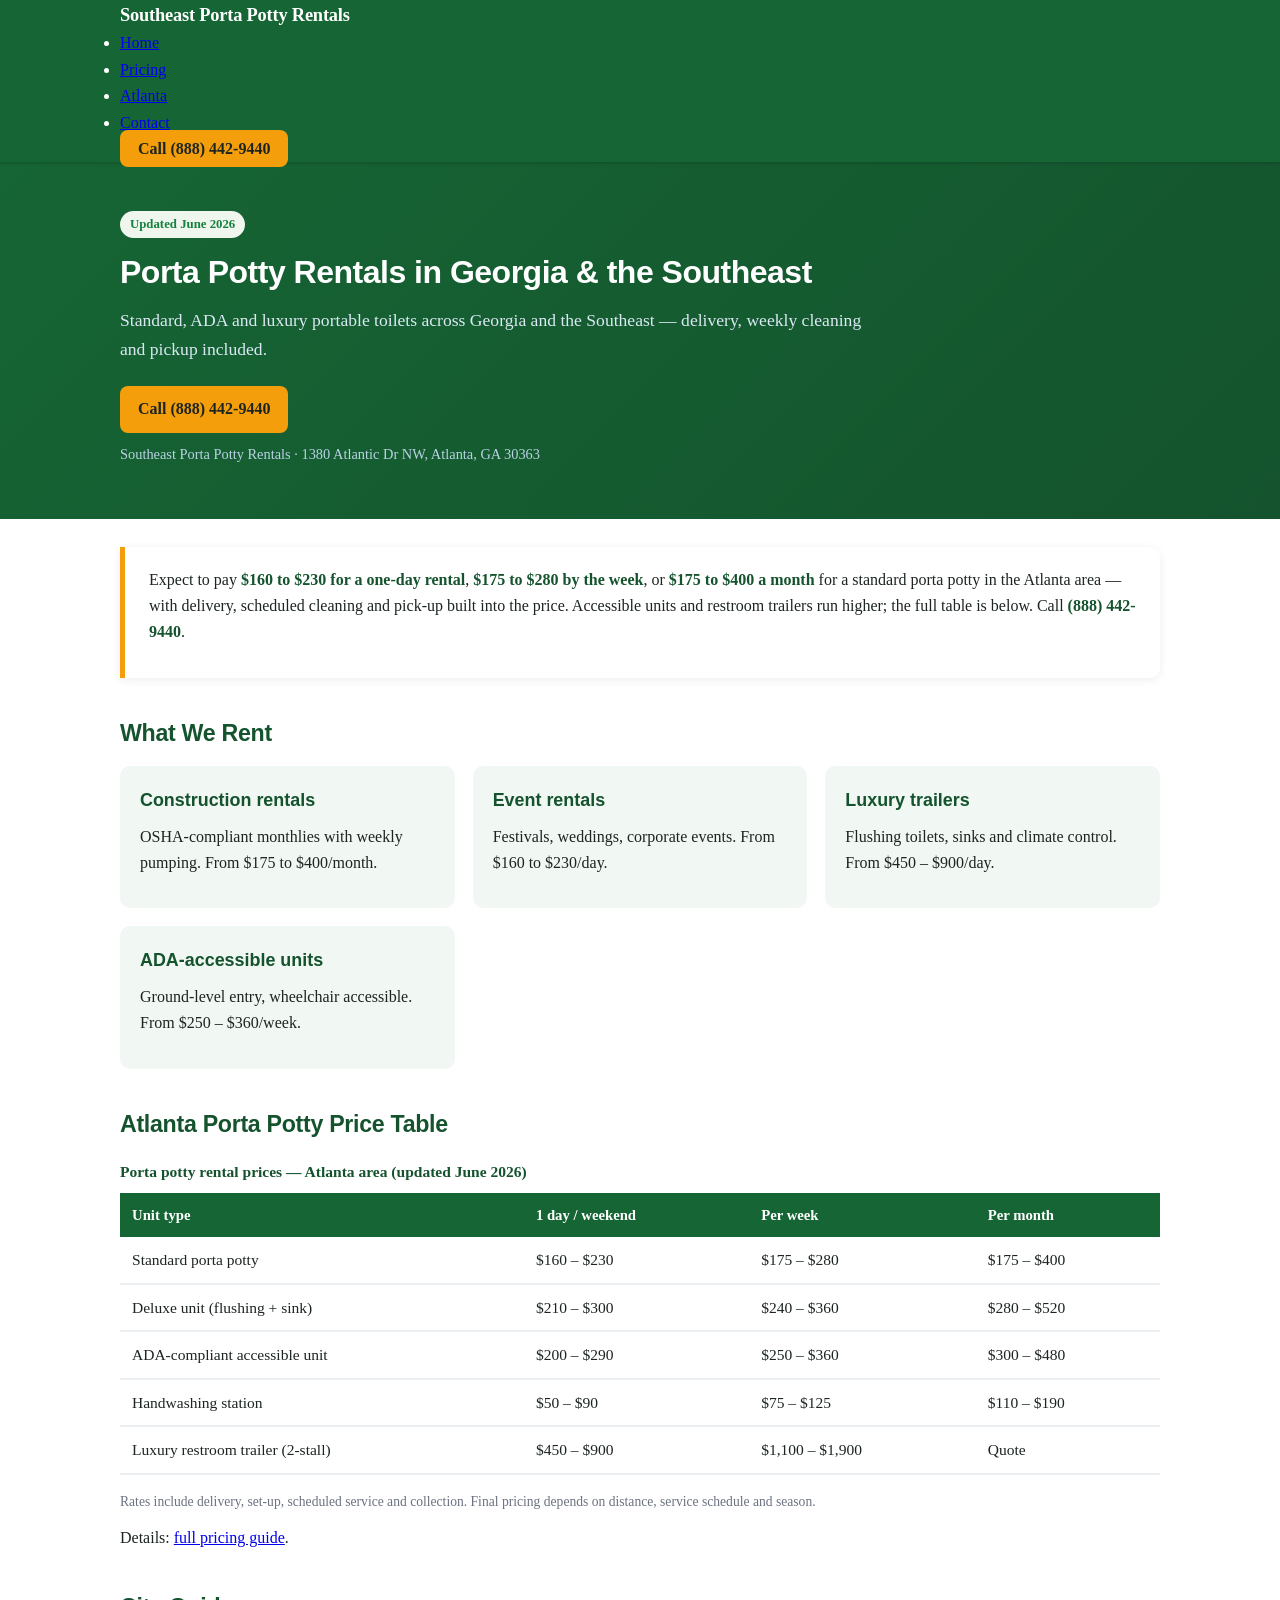
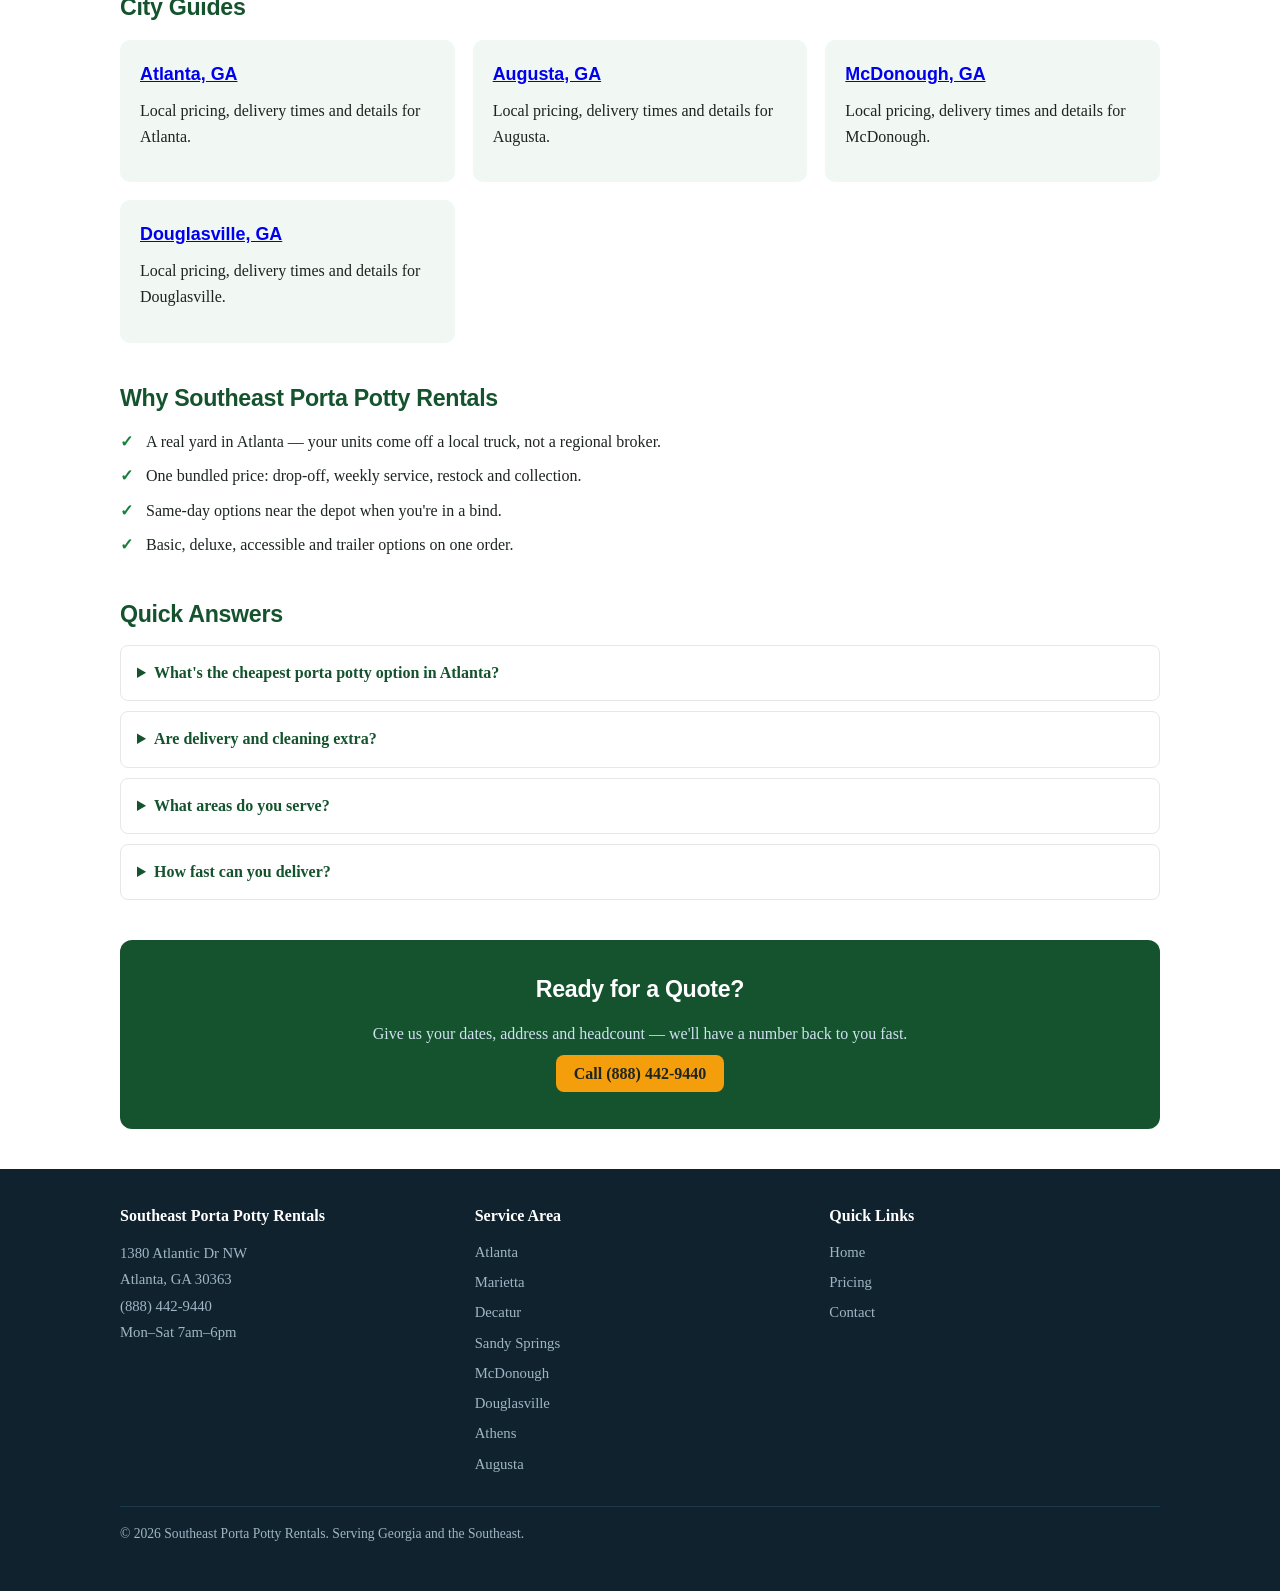
==== index.html @ f02947b6 "Add files via upload" ====
<!DOCTYPE html>
<html lang="en">
<head>
<meta charset="utf-8">
<meta name="viewport" content="width=device-width, initial-scale=1">
<title>Porta Potty Rentals in Georgia & the Southeast | Southeast Porta Potty Rentals</title>
<meta name="description" content="Georgia and the Southeast porta potty rental: $160 to $230/day or $175 to $280/week, delivery and weekly cleaning included. Call (888) 442-9440.">
<link rel="canonical" href="https://southeastportapottyrentals.com/">
<meta property="og:title" content="Porta Potty Rentals in Georgia & the Southeast | Southeast Porta Potty Rentals">
<meta property="og:description" content="Georgia and the Southeast porta potty rental: $160 to $230/day or $175 to $280/week, delivery and weekly cleaning included. Call (888) 442-9440.">
<meta property="og:url" content="https://southeastportapottyrentals.com/">
<meta property="og:type" content="website">
<meta property="og:site_name" content="Southeast Porta Potty Rentals">
<meta name="robots" content="index, follow, max-snippet:-1, max-image-preview:large">
<link rel="stylesheet" href="/style.css">
<script type="application/ld+json">{"@context": "https://schema.org", "@type": "LocalBusiness", "name": "Southeast Porta Potty Rentals", "url": "https://southeastportapottyrentals.com/", "telephone": "+18884429440", "address": {"@type": "PostalAddress", "streetAddress": "1380 Atlantic Dr NW", "addressLocality": "Atlanta", "addressRegion": "GA", "postalCode": "30363", "addressCountry": "US"}, "geo": {"@type": "GeoCoordinates", "latitude": 33.7929, "longitude": -84.3994}, "openingHours": "Mo-Sa 07:00-18:00", "areaServed": [{"@type": "City", "name": "Atlanta"}, {"@type": "City", "name": "Marietta"}, {"@type": "City", "name": "Decatur"}, {"@type": "City", "name": "Sandy Springs"}, {"@type": "City", "name": "McDonough"}, {"@type": "City", "name": "Douglasville"}, {"@type": "City", "name": "Athens"}, {"@type": "City", "name": "Augusta"}], "priceRange": "$$"}</script>
<script type="application/ld+json">{"@context": "https://schema.org", "@type": "FAQPage", "mainEntity": [{"@type": "Question", "name": "What's the cheapest porta potty option in Atlanta?", "acceptedAnswer": {"@type": "Answer", "text": "Long-term construction rentals at $175 to $400 per month deliver the lowest per-day price. For one-off events, a basic unit booked a couple of weeks ahead keeps you at the low end of the $175 to $280 weekly band."}}, {"@type": "Question", "name": "Are delivery and cleaning extra?", "acceptedAnswer": {"@type": "Answer", "text": "No \u2014 every quote bundles drop-off, placement, weekly pumping and restocking, and final collection. The usual extras are additional service visits and long-haul delivery."}}, {"@type": "Question", "name": "What areas do you serve?", "acceptedAnswer": {"@type": "Answer", "text": "Atlanta, Marietta, Decatur, Sandy Springs, McDonough, Douglasville, Athens and Augusta, plus surrounding communities across Georgia and the Southeast."}}, {"@type": "Question", "name": "How fast can you deliver?", "acceptedAnswer": {"@type": "Answer", "text": "Standard delivery is 24\u201348 hours, with same-day often available near our depot."}}]}</script>
<script type="application/ld+json">{"@context": "https://schema.org", "@type": "Service", "serviceType": "Porta potty rental", "provider": {"@type": "LocalBusiness", "name": "Southeast Porta Potty Rentals", "telephone": "+18884429440"}, "areaServed": "Atlanta metro area", "url": "https://southeastportapottyrentals.com/"}</script>
</head>
<body>
<header><div class="se-wrap nav">
<a class="se-logo" href="/">Southeast Porta Potty Rentals</a>
<ul>
<li><a href="/">Home</a></li>
<li><a href="/porta-potty-prices">Pricing</a></li>
<li><a href="/porta-potty-rental-atlanta">Atlanta</a></li>
<li><a href="/contact">Contact</a></li>
</ul>
<a class="se-call-btn" href="tel:+18884429440">Call (888) 442-9440</a>
</div></header>
<div class="se-hero"><div class="se-wrap">
<span class="se-updated">Updated June 2026</span>
<h1>Porta Potty Rentals in Georgia & the Southeast</h1>
<p class="se-lead">Standard, ADA and luxury portable toilets across Georgia and the Southeast — delivery, weekly cleaning and pickup included.</p>
<div class="se-cta-row"><a class="se-call-btn" href="tel:+18884429440">Call (888) 442-9440</a></div>
<p class="se-sub">Southeast Porta Potty Rentals · 1380 Atlantic Dr NW, Atlanta, GA 30363</p>
</div></div>
<main class="se-wrap">
<div class="se-answer-box"><p>Expect to pay <strong>$160 to $230 for a one-day rental</strong>, <strong>$175 to $280 by the week</strong>, or <strong>$175 to $400 a month</strong> for a standard porta potty in the Atlanta area — with delivery, scheduled cleaning and pick-up built into the price. Accessible units and restroom trailers run higher; the full table is below. Call <strong>(888) 442-9440</strong>.</p></div>
<section><h2>What We Rent</h2><div class="se-grid">
<div class="se-card"><h3>Construction rentals</h3><p>OSHA-compliant monthlies with weekly pumping. From $175 to $400/month.</p></div>
<div class="se-card"><h3>Event rentals</h3><p>Festivals, weddings, corporate events. From $160 to $230/day.</p></div>
<div class="se-card"><h3>Luxury trailers</h3><p>Flushing toilets, sinks and climate control. From $450 – $900/day.</p></div>
<div class="se-card"><h3>ADA-accessible units</h3><p>Ground-level entry, wheelchair accessible. From $250 – $360/week.</p></div>
</div></section><section><h2>Atlanta Porta Potty Price Table</h2><table><caption>Porta potty rental prices — Atlanta area (updated June 2026)</caption><thead><tr><th>Unit type</th><th>1 day / weekend</th><th>Per week</th><th>Per month</th></tr></thead><tbody><tr><td>Standard porta potty</td><td>$160 – $230</td><td>$175 – $280</td><td>$175 – $400</td></tr><tr><td>Deluxe unit (flushing + sink)</td><td>$210 – $300</td><td>$240 – $360</td><td>$280 – $520</td></tr><tr><td>ADA-compliant accessible unit</td><td>$200 – $290</td><td>$250 – $360</td><td>$300 – $480</td></tr><tr><td>Handwashing station</td><td>$50 – $90</td><td>$75 – $125</td><td>$110 – $190</td></tr><tr><td>Luxury restroom trailer (2-stall)</td><td>$450 – $900</td><td>$1,100 – $1,900</td><td>Quote</td></tr></tbody></table><p class="se-note">Rates include delivery, set-up, scheduled service and collection. Final pricing depends on distance, service schedule and season.</p><p>Details: <a href="/porta-potty-prices">full pricing guide</a>.</p></section><section><h2>City Guides</h2><div class="se-grid"><div class="se-card"><h3><a href="/porta-potty-rental-atlanta">Atlanta, GA</a></h3><p>Local pricing, delivery times and details for Atlanta.</p></div><div class="se-card"><h3><a href="/porta-potty-rental-augusta-ga">Augusta, GA</a></h3><p>Local pricing, delivery times and details for Augusta.</p></div><div class="se-card"><h3><a href="/porta-potty-rental-mcdonough-ga">McDonough, GA</a></h3><p>Local pricing, delivery times and details for McDonough.</p></div><div class="se-card"><h3><a href="/porta-potty-rental-douglasville-ga">Douglasville, GA</a></h3><p>Local pricing, delivery times and details for Douglasville.</p></div></div></section><section><h2>Why Southeast Porta Potty Rentals</h2><ul class="se-checks"><li>A real yard in Atlanta — your units come off a local truck, not a regional broker.</li><li>One bundled price: drop-off, weekly service, restock and collection.</li><li>Same-day options near the depot when you're in a bind.</li><li>Basic, deluxe, accessible and trailer options on one order.</li></ul></section><section><h2>Quick Answers</h2><div class="se-faq"><details><summary>What's the cheapest porta potty option in Atlanta?</summary><div><p>Long-term construction rentals at $175 to $400 per month deliver the lowest per-day price. For one-off events, a basic unit booked a couple of weeks ahead keeps you at the low end of the $175 to $280 weekly band.</p></div></details><details><summary>Are delivery and cleaning extra?</summary><div><p>No — every quote bundles drop-off, placement, weekly pumping and restocking, and final collection. The usual extras are additional service visits and long-haul delivery.</p></div></details><details><summary>What areas do you serve?</summary><div><p>Atlanta, Marietta, Decatur, Sandy Springs, McDonough, Douglasville, Athens and Augusta, plus surrounding communities across Georgia and the Southeast.</p></div></details><details><summary>How fast can you deliver?</summary><div><p>Standard delivery is 24–48 hours, with same-day often available near our depot.</p></div></details></div></section>
<div class="se-cta-band">
<h2>Ready for a Quote?</h2>
<p>Give us your dates, address and headcount — we'll have a number back to you fast.</p>
<p style="margin-top:14px"><a class="se-call-btn" href="tel:+18884429440">Call (888) 442-9440</a></p>
</div>
</main>
<footer><div class="se-wrap">
<div class="se-cols">
<div><h4>Southeast Porta Potty Rentals</h4><p class="se-nap">1380 Atlantic Dr NW<br>Atlanta, GA 30363<br>(888) 442-9440<br>Mon–Sat 7am–6pm</p></div>
<div><h4>Service Area</h4><a href="#">Atlanta</a><a href="#">Marietta</a><a href="#">Decatur</a><a href="#">Sandy Springs</a><a href="#">McDonough</a><a href="#">Douglasville</a><a href="#">Athens</a><a href="#">Augusta</a></div>
<div><h4>Quick Links</h4><a href="/">Home</a><a href="/porta-potty-prices">Pricing</a><a href="/contact">Contact</a></div>
</div>
<p class="se-copyright">© 2026 Southeast Porta Potty Rentals. Serving Georgia and the Southeast.</p>
</div></footer>
<a class="se-sticky-call" href="tel:+18884429440">📞 Tap to Call — Free Quote</a>
</body></html>
---- style.css ----
:root{--brand:#166534;--brand-dark:#14532d;--accent:#f59e0b;--ink:#1c2520;--muted:#6b7280;--bg:#ffffff;--bg-alt:#f1f7f2;--ok:#15803d}
*{box-sizing:border-box;margin:0;padding:0}
body{font-family:Georgia,"Times New Roman",serif;color:var(--ink);line-height:1.65;background:var(--bg)}
.se-wrap{max-width:1080px;margin:0 auto;padding:0 20px}
header{background:var(--brand);color:#fff;position:sticky;top:0;z-index:50;box-shadow:0 1px 4px rgba(0,0,0,.2)}
.se-nav{display:flex;align-items:center;justify-content:space-between;padding:12px 0;gap:16px;flex-wrap:wrap}
.se-logo{font-weight:800;font-size:1.15rem;color:#fff;text-decoration:none;letter-spacing:-.2px}
.se-nav ul{display:flex;list-style:none;gap:18px;flex-wrap:wrap}
.se-nav a{color:#e8f1f8;text-decoration:none;font-size:.95rem}
.se-nav a:hover{color:#fff;text-decoration:underline}
.se-call-btn{background:var(--accent);color:#1c2520;font-weight:700;padding:10px 18px;border-radius:8px;text-decoration:none;white-space:nowrap}
.se-call-btn:hover{filter:brightness(1.05)}
.se-hero{background:linear-gradient(135deg,var(--brand) 0%,var(--brand-dark) 100%);color:#fff;padding:48px 0 40px}
.se-hero h1{font-size:2rem;line-height:1.25;margin-bottom:14px;letter-spacing:-.5px}
.se-hero p.se-lead{font-size:1.1rem;max-width:760px;color:#dbe9f4}
.se-hero .se-cta-row{margin-top:22px;display:flex;gap:14px;flex-wrap:wrap;align-items:center}
.se-hero .se-sub{color:#b9d2e4;font-size:.9rem;margin-top:10px}
.se-answer-box{background:#fff;border-left:5px solid var(--accent);border-radius:0 10px 10px 0;box-shadow:0 2px 10px rgba(0,0,0,.07);padding:20px 24px;margin:28px 0;color:var(--ink)}
.se-answer-box strong{color:var(--brand-dark)}
main{padding:8px 0 40px}
section{margin:36px 0}
h2{font-size:1.45rem;color:var(--brand-dark);margin-bottom:12px;letter-spacing:-.3px}
h3{font-size:1.12rem;color:var(--ink);margin:18px 0 8px}
p{margin-bottom:12px}
ul.se-checks{list-style:none;margin:10px 0}
ul.se-checks li{padding-left:26px;position:relative;margin-bottom:8px}
ul.se-checks li:before{content:"✓";position:absolute;left:0;color:var(--ok);font-weight:800}
table{width:100%;border-collapse:collapse;margin:16px 0;font-size:.97rem}
caption{caption-side:top;text-align:left;font-weight:700;color:var(--brand-dark);padding-bottom:8px}
th{background:var(--brand);color:#fff;text-align:left;padding:10px 12px;font-size:.92rem}
td{padding:10px 12px;border-bottom:1px solid #e5e7eb}
tbody tr:nth-child(even){background:var(--bg-alt)}
.se-note{font-size:.85rem;color:var(--muted)}
.se-grid{display:grid;grid-template-columns:repeat(auto-fit,minmax(280px,1fr));gap:18px;margin-top:14px}
.se-card{background:var(--bg-alt);border-radius:10px;padding:20px}
.se-card h3{margin-top:0;color:var(--brand-dark)}
.se-faq details{border:1px solid #e5e7eb;border-radius:8px;margin-bottom:10px;background:#fff}
.se-faq summary{padding:14px 16px;font-weight:600;cursor:pointer;color:var(--brand-dark)}
.se-faq div{padding:0 16px 14px;color:var(--ink)}
.se-cta-band{background:var(--brand-dark);color:#fff;border-radius:12px;padding:30px;text-align:center;margin:40px 0}
.se-cta-band h2{color:#fff}
.se-cta-band p{color:#cfe2ef}
footer{background:#10222e;color:#9fb6c4;padding:34px 0;font-size:.92rem}
footer .se-cols{display:grid;grid-template-columns:repeat(auto-fit,minmax(220px,1fr));gap:24px}
footer h4{color:#fff;margin-bottom:10px;font-size:1rem}
footer a{color:#9fb6c4;text-decoration:none;display:block;margin-bottom:6px}
footer a:hover{color:#fff}
footer .se-nap{line-height:1.8}
.se-copyright{margin-top:24px;border-top:1px solid #1d3a4c;padding-top:16px;font-size:.85rem}
.se-updated{display:inline-block;background:#eef6ee;color:var(--ok);font-size:.8rem;font-weight:700;padding:3px 10px;border-radius:99px;margin-bottom:14px}
.se-sticky-call{display:none}
@media(max-width:720px){
 .se-hero h1{font-size:1.5rem}
 .se-nav ul{display:none}
 .se-sticky-call{display:block;position:fixed;bottom:0;left:0;right:0;background:var(--accent);text-align:center;padding:14px;font-weight:800;color:#1c2520;text-decoration:none;z-index:99;box-shadow:0 -2px 8px rgba(0,0,0,.2)}
 body{padding-bottom:52px}
}

h1,h2,h3{font-family:-apple-system,"Segoe UI",Arial,sans-serif}
tbody tr:nth-child(even){background:transparent}td{border-bottom:2px solid #eceff1}
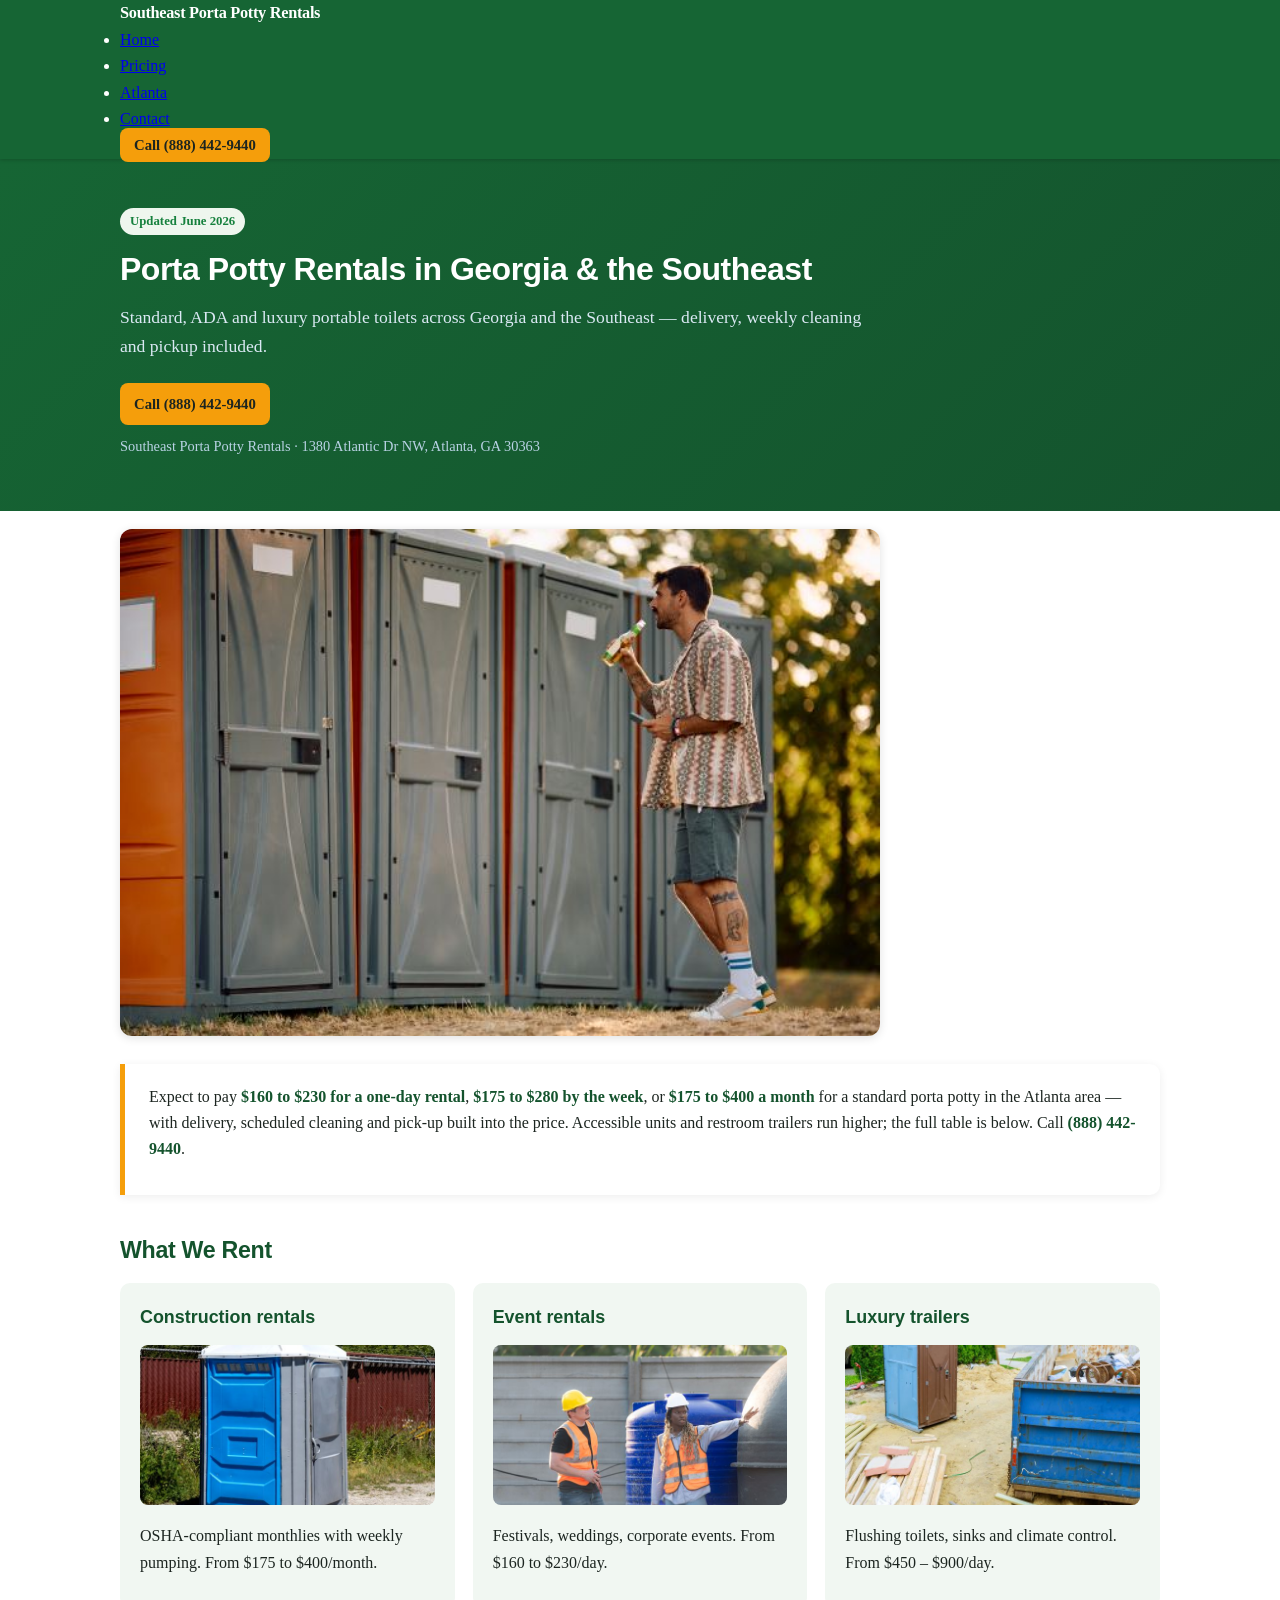
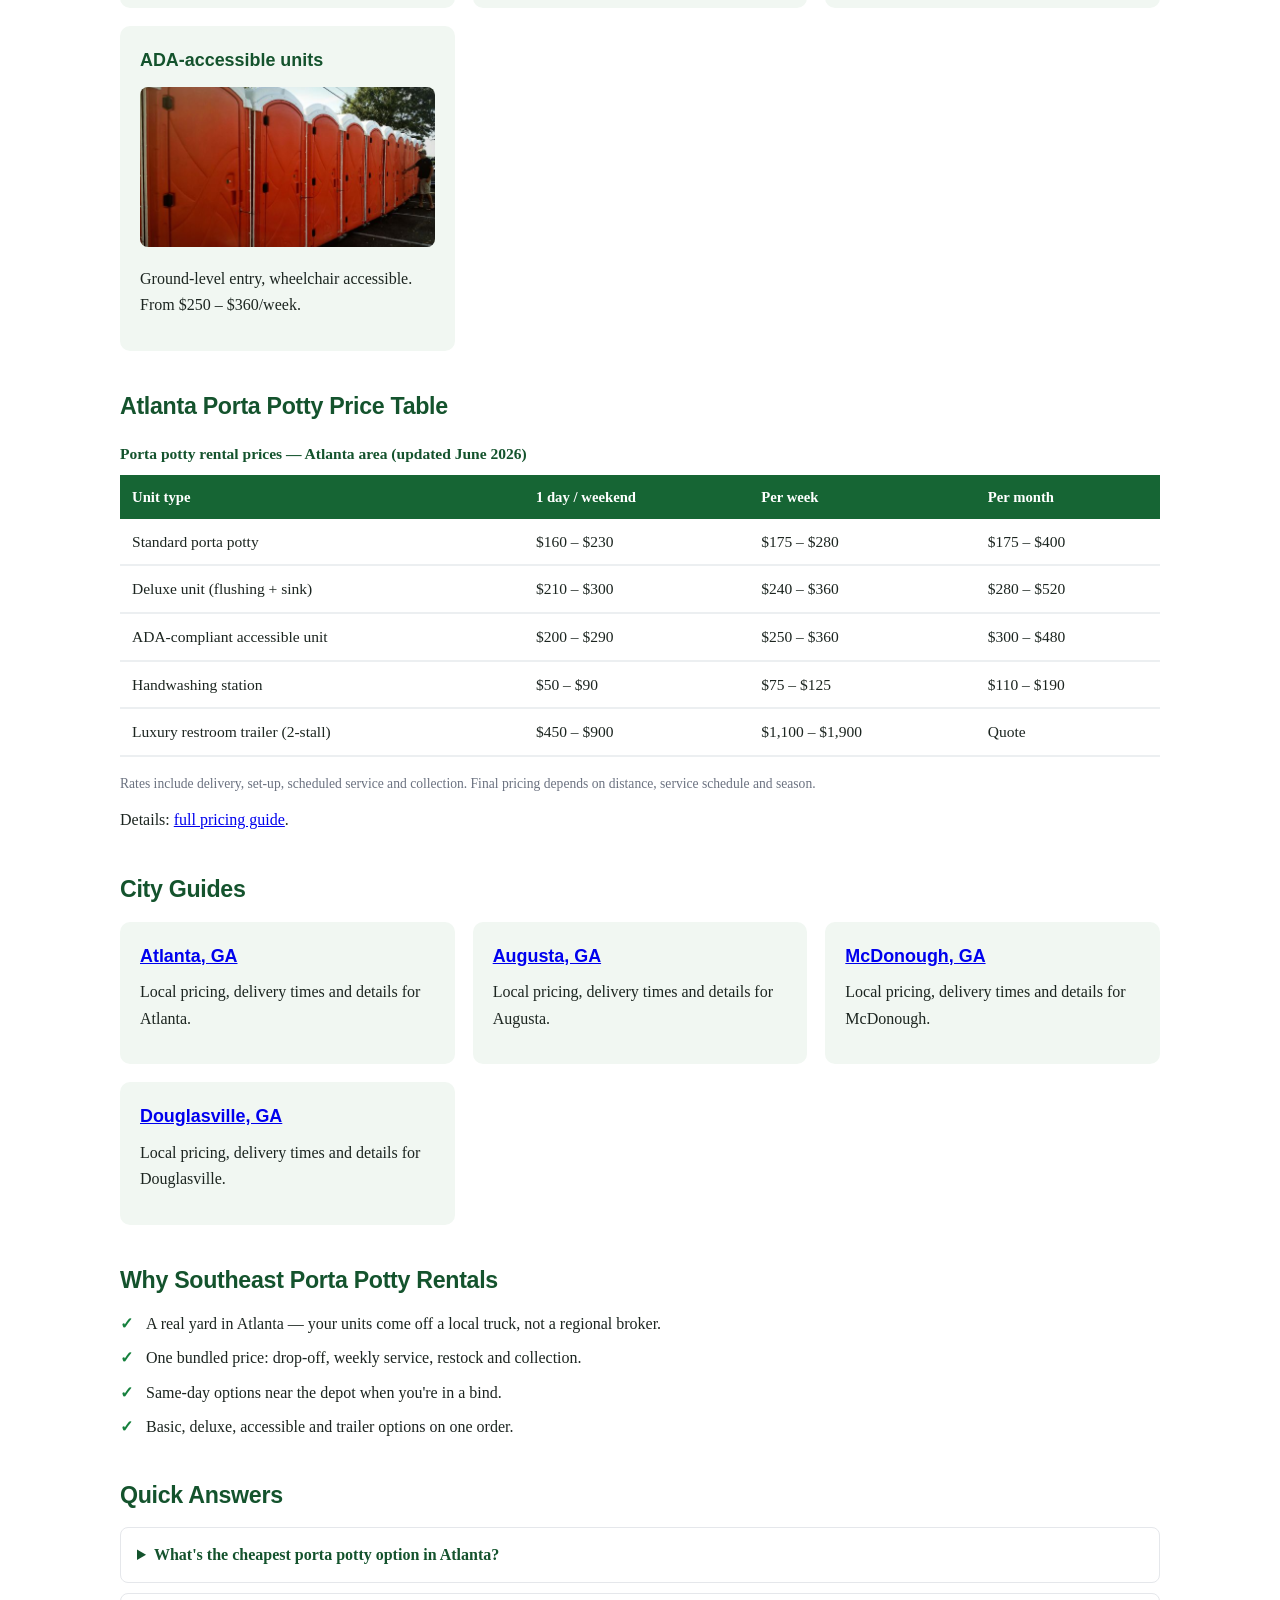
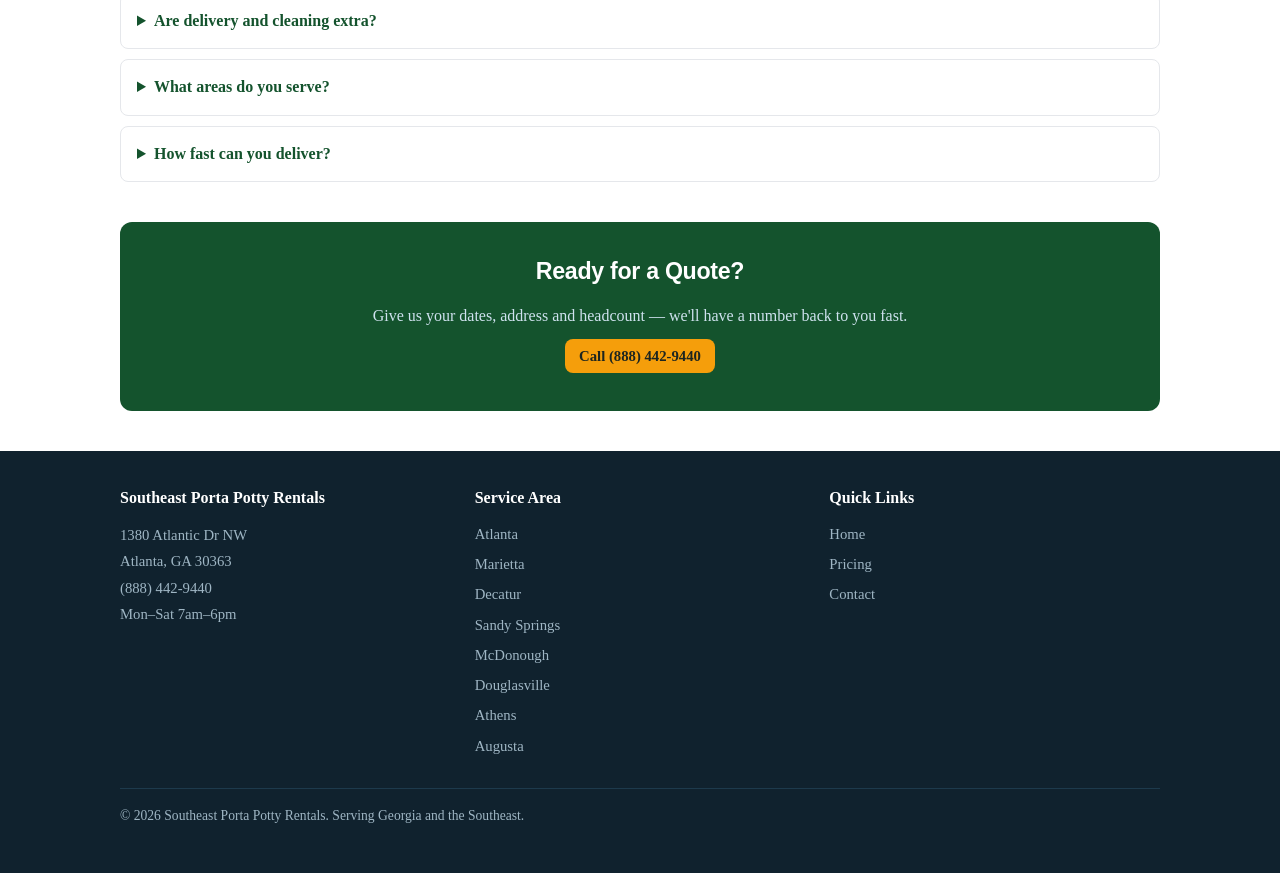
==== commit 936ded1a: "Add files via upload" ====
--- a/index.html
+++ b/index.html
@@ -35,13 +35,13 @@
 <div class="se-cta-row"><a class="se-call-btn" href="tel:+18884429440">Call (888) 442-9440</a></div>
 <p class="se-sub">Southeast Porta Potty Rentals · 1380 Atlantic Dr NW, Atlanta, GA 30363</p>
 </div></div>
-<main class="se-wrap">
+<main class="se-wrap"><p style="margin:18px 0 0"><img class="se-photo" src="/southeast-porta-potty-rental.jpg" alt="Row of clean porta potty rental units ready for delivery across the Southeast" loading="lazy"></p>
 <div class="se-answer-box"><p>Expect to pay <strong>$160 to $230 for a one-day rental</strong>, <strong>$175 to $280 by the week</strong>, or <strong>$175 to $400 a month</strong> for a standard porta potty in the Atlanta area — with delivery, scheduled cleaning and pick-up built into the price. Accessible units and restroom trailers run higher; the full table is below. Call <strong>(888) 442-9440</strong>.</p></div>
 <section><h2>What We Rent</h2><div class="se-grid">
-<div class="se-card"><h3>Construction rentals</h3><p>OSHA-compliant monthlies with weekly pumping. From $175 to $400/month.</p></div>
-<div class="se-card"><h3>Event rentals</h3><p>Festivals, weddings, corporate events. From $160 to $230/day.</p></div>
-<div class="se-card"><h3>Luxury trailers</h3><p>Flushing toilets, sinks and climate control. From $450 – $900/day.</p></div>
-<div class="se-card"><h3>ADA-accessible units</h3><p>Ground-level entry, wheelchair accessible. From $250 – $360/week.</p></div>
+<div class="se-card"><h3>Construction rentals</h3><img class="se-cardimg" src="/construction-porta-potty-southeast.jpg" alt="Construction porta potty on a Southeast jobsite" loading="lazy"><p>OSHA-compliant monthlies with weekly pumping. From $175 to $400/month.</p></div>
+<div class="se-card"><h3>Event rentals</h3><img class="se-cardimg" src="/event-porta-potty-rental-southeast.jpg" alt="Event porta potty rentals lined up at an outdoor festival in the Southeast" loading="lazy"><p>Festivals, weddings, corporate events. From $160 to $230/day.</p></div>
+<div class="se-card"><h3>Luxury trailers</h3><img class="se-cardimg" src="/restroom-trailer-rental-southeast.jpg" alt="Luxury restroom trailer rental with flushing toilets and sinks for Southeast weddings" loading="lazy"><p>Flushing toilets, sinks and climate control. From $450 – $900/day.</p></div>
+<div class="se-card"><h3>ADA-accessible units</h3><img class="se-cardimg" src="/handicap-porta-potty-rental-southeast.jpg" alt="ADA-compliant handicap accessible porta potty rental with ground-level entry" loading="lazy"><p>Ground-level entry, wheelchair accessible. From $250 – $360/week.</p></div>
 </div></section><section><h2>Atlanta Porta Potty Price Table</h2><table><caption>Porta potty rental prices — Atlanta area (updated June 2026)</caption><thead><tr><th>Unit type</th><th>1 day / weekend</th><th>Per week</th><th>Per month</th></tr></thead><tbody><tr><td>Standard porta potty</td><td>$160 – $230</td><td>$175 – $280</td><td>$175 – $400</td></tr><tr><td>Deluxe unit (flushing + sink)</td><td>$210 – $300</td><td>$240 – $360</td><td>$280 – $520</td></tr><tr><td>ADA-compliant accessible unit</td><td>$200 – $290</td><td>$250 – $360</td><td>$300 – $480</td></tr><tr><td>Handwashing station</td><td>$50 – $90</td><td>$75 – $125</td><td>$110 – $190</td></tr><tr><td>Luxury restroom trailer (2-stall)</td><td>$450 – $900</td><td>$1,100 – $1,900</td><td>Quote</td></tr></tbody></table><p class="se-note">Rates include delivery, set-up, scheduled service and collection. Final pricing depends on distance, service schedule and season.</p><p>Details: <a href="/porta-potty-prices">full pricing guide</a>.</p></section><section><h2>City Guides</h2><div class="se-grid"><div class="se-card"><h3><a href="/porta-potty-rental-atlanta">Atlanta, GA</a></h3><p>Local pricing, delivery times and details for Atlanta.</p></div><div class="se-card"><h3><a href="/porta-potty-rental-augusta-ga">Augusta, GA</a></h3><p>Local pricing, delivery times and details for Augusta.</p></div><div class="se-card"><h3><a href="/porta-potty-rental-mcdonough-ga">McDonough, GA</a></h3><p>Local pricing, delivery times and details for McDonough.</p></div><div class="se-card"><h3><a href="/porta-potty-rental-douglasville-ga">Douglasville, GA</a></h3><p>Local pricing, delivery times and details for Douglasville.</p></div></div></section><section><h2>Why Southeast Porta Potty Rentals</h2><ul class="se-checks"><li>A real yard in Atlanta — your units come off a local truck, not a regional broker.</li><li>One bundled price: drop-off, weekly service, restock and collection.</li><li>Same-day options near the depot when you're in a bind.</li><li>Basic, deluxe, accessible and trailer options on one order.</li></ul></section><section><h2>Quick Answers</h2><div class="se-faq"><details><summary>What's the cheapest porta potty option in Atlanta?</summary><div><p>Long-term construction rentals at $175 to $400 per month deliver the lowest per-day price. For one-off events, a basic unit booked a couple of weeks ahead keeps you at the low end of the $175 to $280 weekly band.</p></div></details><details><summary>Are delivery and cleaning extra?</summary><div><p>No — every quote bundles drop-off, placement, weekly pumping and restocking, and final collection. The usual extras are additional service visits and long-haul delivery.</p></div></details><details><summary>What areas do you serve?</summary><div><p>Atlanta, Marietta, Decatur, Sandy Springs, McDonough, Douglasville, Athens and Augusta, plus surrounding communities across Georgia and the Southeast.</p></div></details><details><summary>How fast can you deliver?</summary><div><p>Standard delivery is 24–48 hours, with same-day often available near our depot.</p></div></details></div></section>
 <div class="se-cta-band">
 <h2>Ready for a Quote?</h2>
@@ -52,7 +52,7 @@
 <footer><div class="se-wrap">
 <div class="se-cols">
 <div><h4>Southeast Porta Potty Rentals</h4><p class="se-nap">1380 Atlantic Dr NW<br>Atlanta, GA 30363<br>(888) 442-9440<br>Mon–Sat 7am–6pm</p></div>
-<div><h4>Service Area</h4><a href="#">Atlanta</a><a href="#">Marietta</a><a href="#">Decatur</a><a href="#">Sandy Springs</a><a href="#">McDonough</a><a href="#">Douglasville</a><a href="#">Athens</a><a href="#">Augusta</a></div>
+<div><h4>Service Area</h4><a href="/porta-potty-rental-atlanta">Atlanta</a><span style="display:block;margin-bottom:6px">Marietta</span><span style="display:block;margin-bottom:6px">Decatur</span><span style="display:block;margin-bottom:6px">Sandy Springs</span><a href="/porta-potty-rental-mcdonough-ga">McDonough</a><a href="/porta-potty-rental-douglasville-ga">Douglasville</a><span style="display:block;margin-bottom:6px">Athens</span><a href="/porta-potty-rental-augusta-ga">Augusta</a></div>
 <div><h4>Quick Links</h4><a href="/">Home</a><a href="/porta-potty-prices">Pricing</a><a href="/contact">Contact</a></div>
 </div>
 <p class="se-copyright">© 2026 Southeast Porta Potty Rentals. Serving Georgia and the Southeast.</p>
--- a/style.css
+++ b/style.css
@@ -49,7 +49,7 @@
 .se-copyright{margin-top:24px;border-top:1px solid #1d3a4c;padding-top:16px;font-size:.85rem}
 .se-updated{display:inline-block;background:#eef6ee;color:var(--ok);font-size:.8rem;font-weight:700;padding:3px 10px;border-radius:99px;margin-bottom:14px}
 .se-sticky-call{display:none}
-@media(max-width:720px){
+@media(max-width:1080px){
  .se-hero h1{font-size:1.5rem}
  .se-nav ul{display:none}
  .se-sticky-call{display:block;position:fixed;bottom:0;left:0;right:0;background:var(--accent);text-align:center;padding:14px;font-weight:800;color:#1c2520;text-decoration:none;z-index:99;box-shadow:0 -2px 8px rgba(0,0,0,.2)}
@@ -58,3 +58,11 @@
 
 h1,h2,h3{font-family:-apple-system,"Segoe UI",Arial,sans-serif}
 tbody tr:nth-child(even){background:transparent}td{border-bottom:2px solid #eceff1}
+
+.se-nav{flex-wrap:nowrap;gap:12px}
+.se-logo{white-space:nowrap;font-size:1.02rem;letter-spacing:-.3px}
+.se-nav ul{flex-wrap:nowrap;gap:14px}
+.se-nav ul a{white-space:nowrap;font-size:.92rem}
+.se-call-btn{padding:9px 14px;font-size:.92rem}
+.se-photo{width:100%;max-width:760px;height:auto;border-radius:12px;display:block;box-shadow:0 2px 10px rgba(0,0,0,.12)}
+.se-cardimg{width:100%;height:160px;object-fit:cover;border-radius:8px;margin:4px 0 10px}
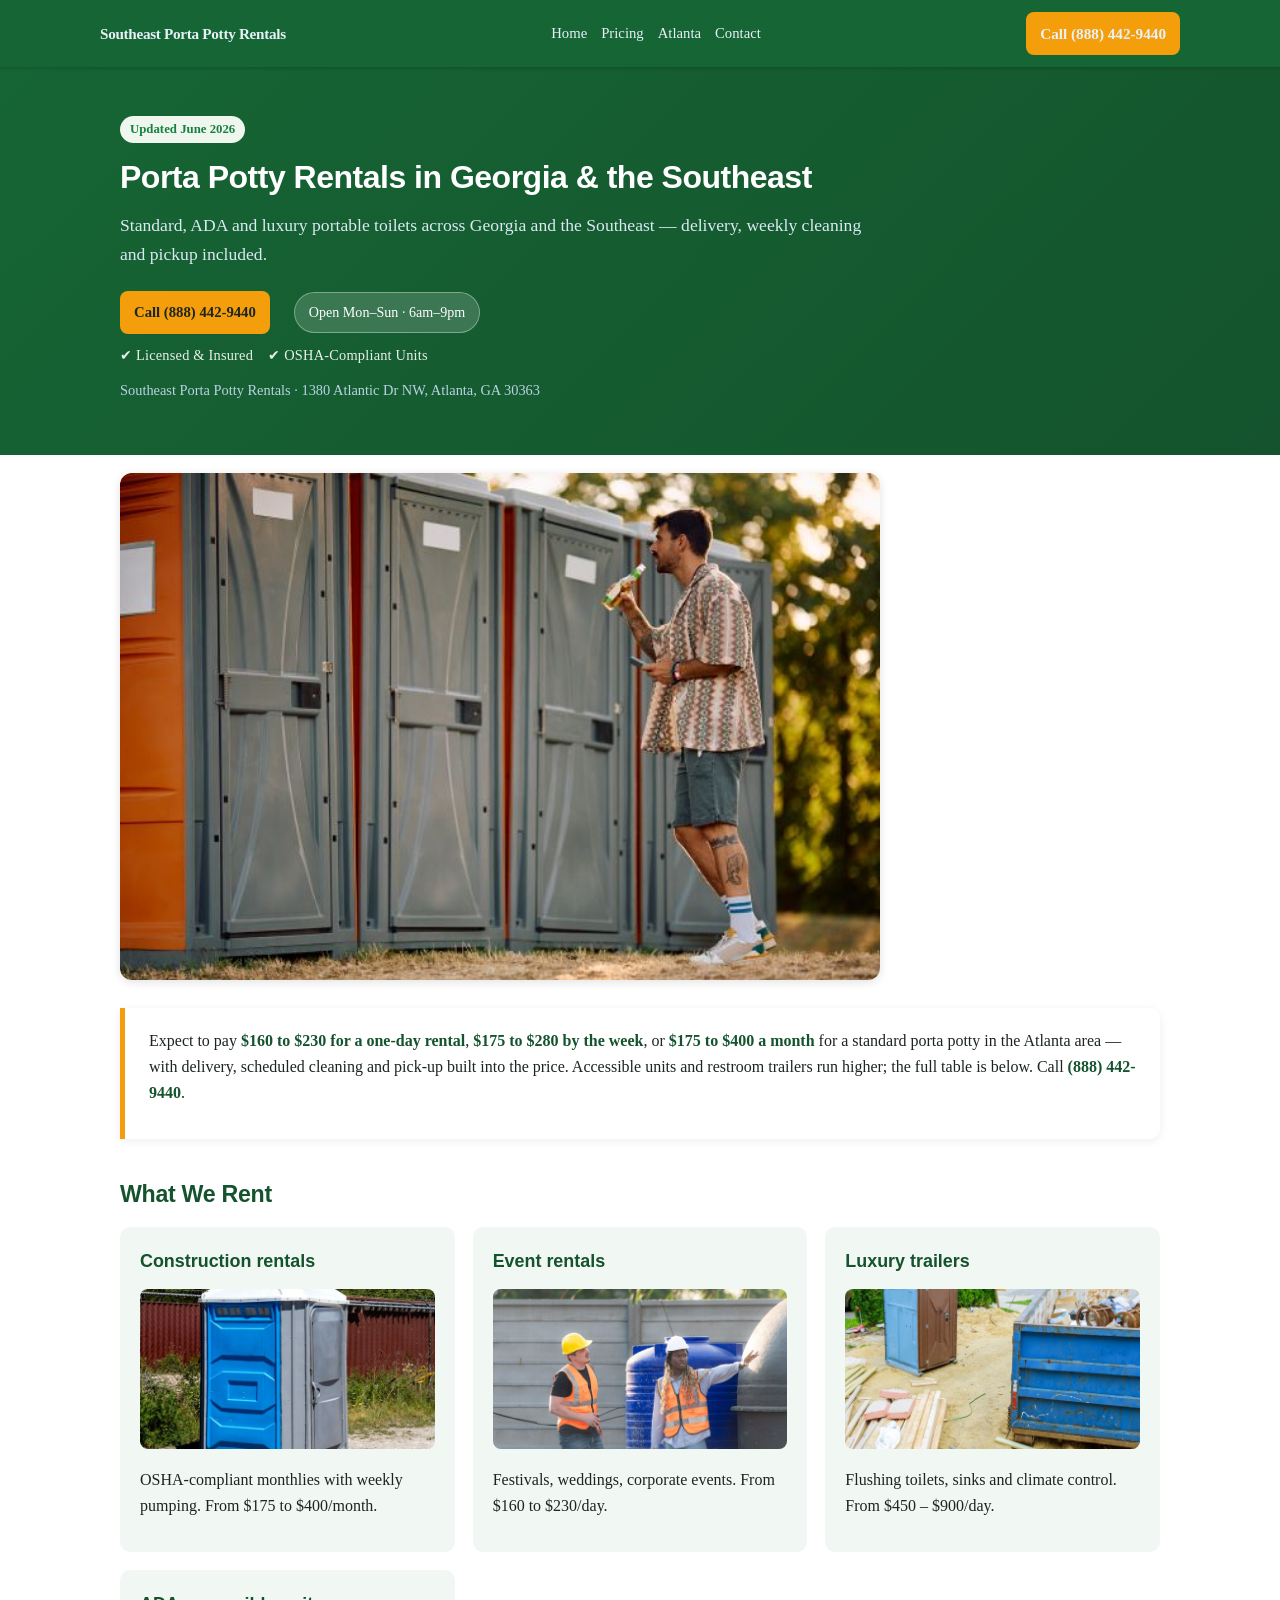
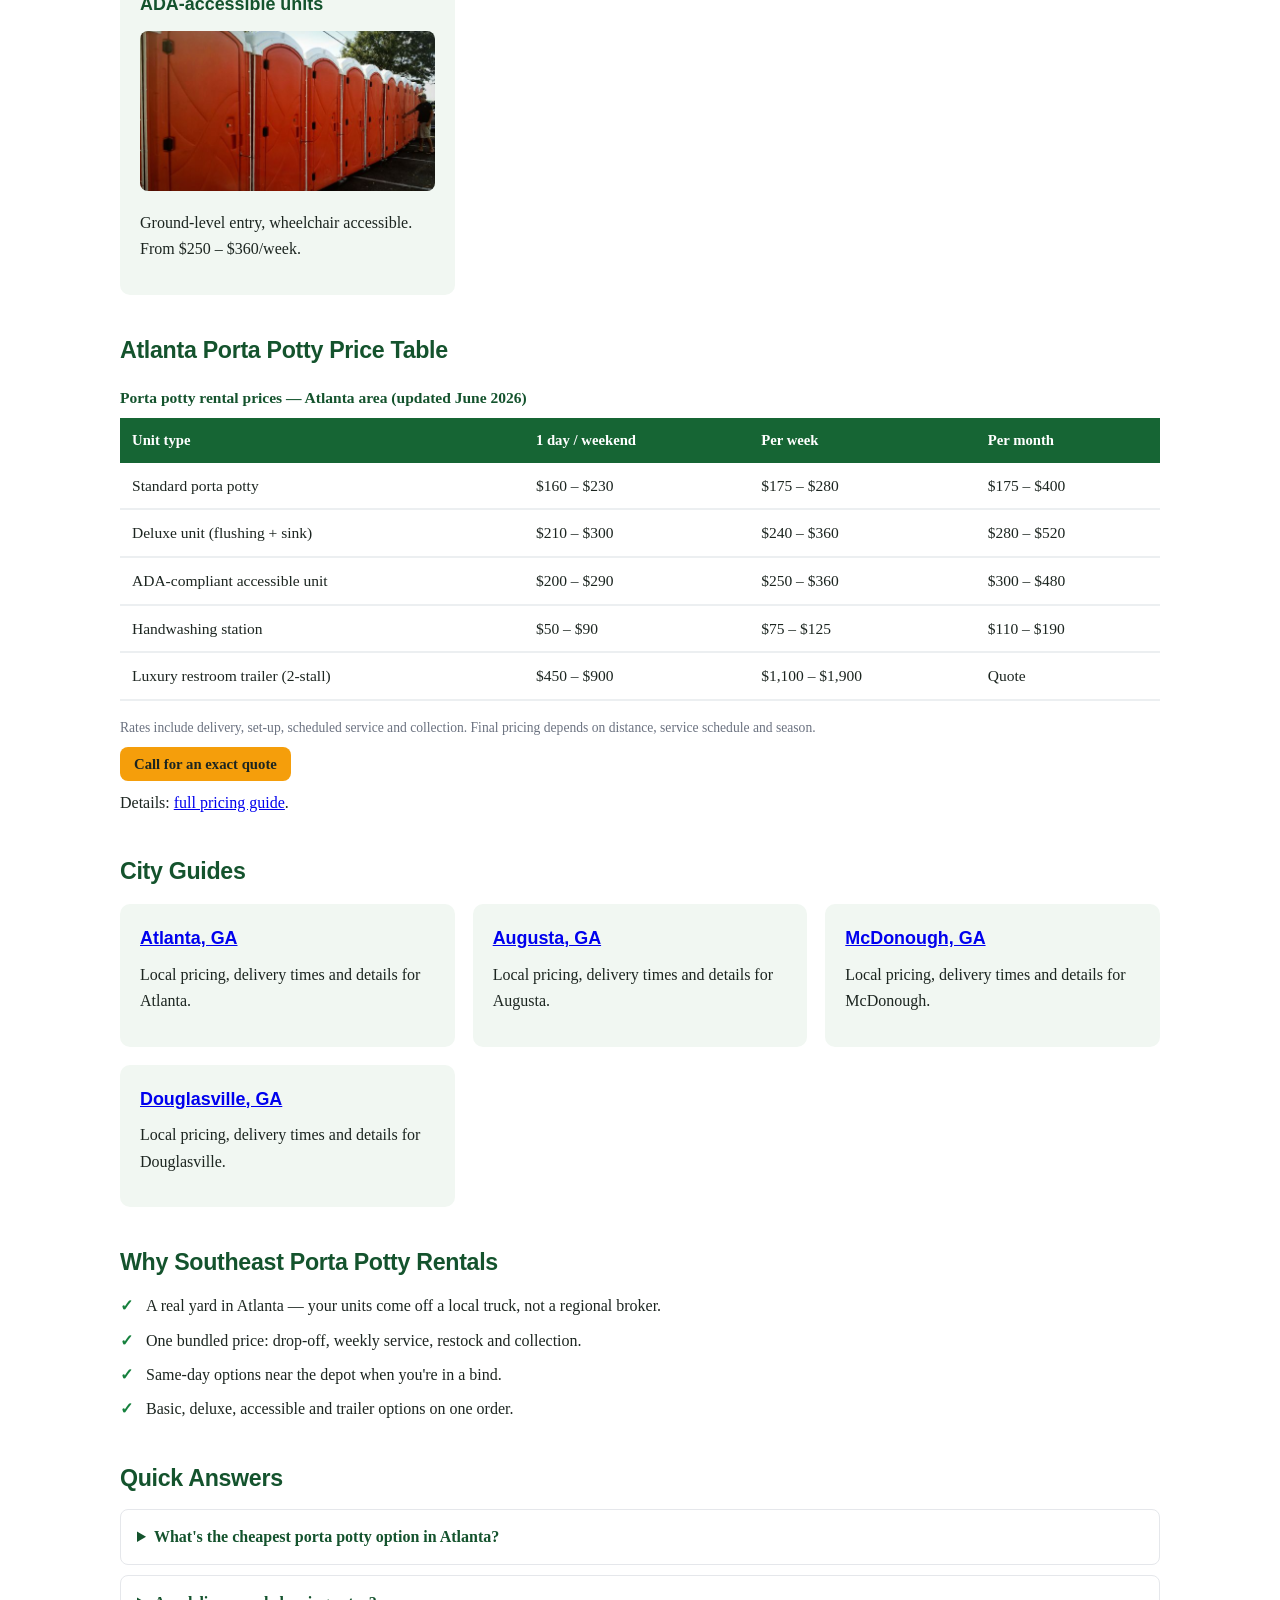
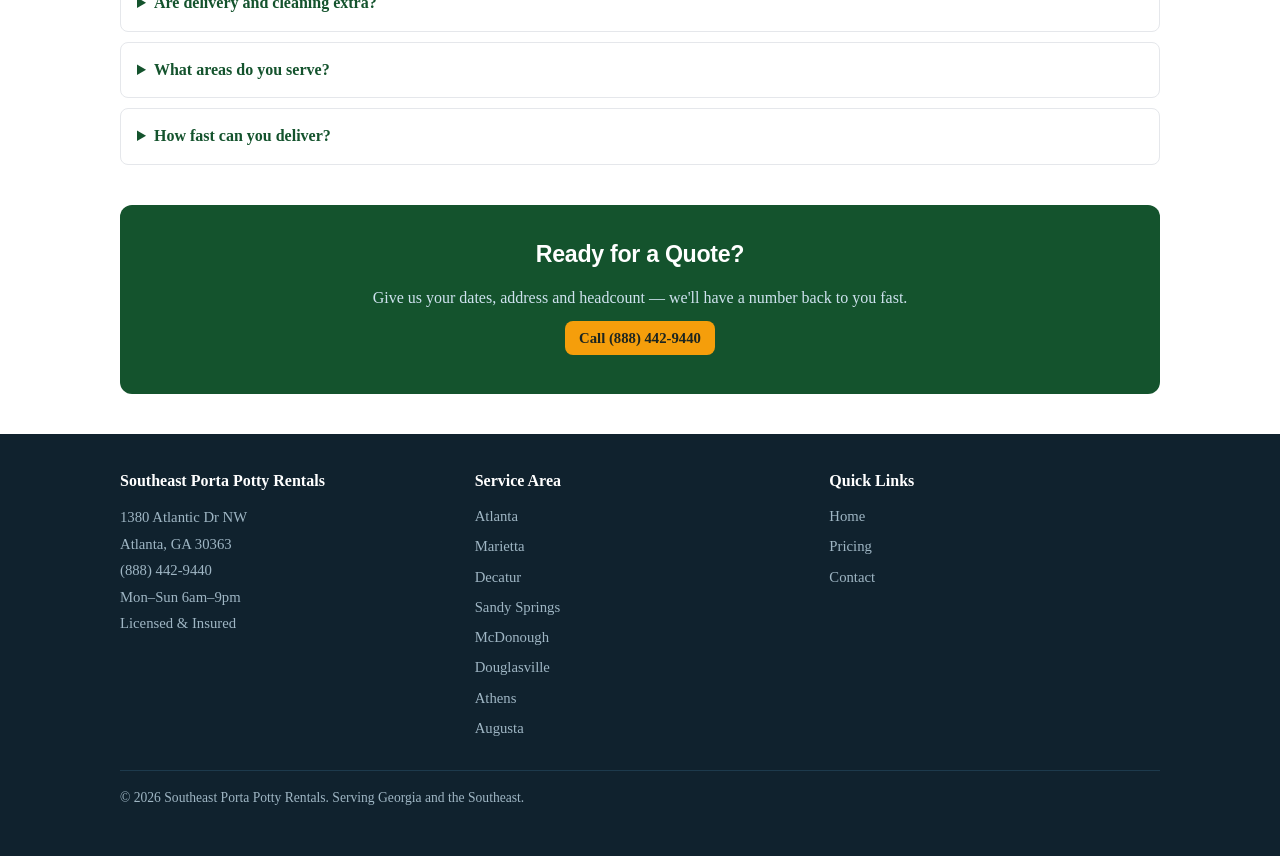
==== commit 1605aacb: "Add files via upload" ====
--- a/index.html
+++ b/index.html
@@ -13,12 +13,13 @@
 <meta property="og:site_name" content="Southeast Porta Potty Rentals">
 <meta name="robots" content="index, follow, max-snippet:-1, max-image-preview:large">
 <link rel="stylesheet" href="/style.css">
-<script type="application/ld+json">{"@context": "https://schema.org", "@type": "LocalBusiness", "name": "Southeast Porta Potty Rentals", "url": "https://southeastportapottyrentals.com/", "telephone": "+18884429440", "address": {"@type": "PostalAddress", "streetAddress": "1380 Atlantic Dr NW", "addressLocality": "Atlanta", "addressRegion": "GA", "postalCode": "30363", "addressCountry": "US"}, "geo": {"@type": "GeoCoordinates", "latitude": 33.7929, "longitude": -84.3994}, "openingHours": "Mo-Sa 07:00-18:00", "areaServed": [{"@type": "City", "name": "Atlanta"}, {"@type": "City", "name": "Marietta"}, {"@type": "City", "name": "Decatur"}, {"@type": "City", "name": "Sandy Springs"}, {"@type": "City", "name": "McDonough"}, {"@type": "City", "name": "Douglasville"}, {"@type": "City", "name": "Athens"}, {"@type": "City", "name": "Augusta"}], "priceRange": "$$"}</script>
+<script type="application/ld+json">{"@context": "https://schema.org", "@type": "LocalBusiness", "name": "Southeast Porta Potty Rentals", "url": "https://southeastportapottyrentals.com/", "telephone": "+18884429440", "address": {"@type": "PostalAddress", "streetAddress": "1380 Atlantic Dr NW", "addressLocality": "Atlanta", "addressRegion": "GA", "postalCode": "30363", "addressCountry": "US"}, "geo": {"@type": "GeoCoordinates", "latitude": 33.7929, "longitude": -84.3994}, "openingHours": "Mo-Su 06:00-21:00", "areaServed": [{"@type": "City", "name": "Atlanta"}, {"@type": "City", "name": "Marietta"}, {"@type": "City", "name": "Decatur"}, {"@type": "City", "name": "Sandy Springs"}, {"@type": "City", "name": "McDonough"}, {"@type": "City", "name": "Douglasville"}, {"@type": "City", "name": "Athens"}, {"@type": "City", "name": "Augusta"}], "priceRange": "$$"}</script>
 <script type="application/ld+json">{"@context": "https://schema.org", "@type": "FAQPage", "mainEntity": [{"@type": "Question", "name": "What's the cheapest porta potty option in Atlanta?", "acceptedAnswer": {"@type": "Answer", "text": "Long-term construction rentals at $175 to $400 per month deliver the lowest per-day price. For one-off events, a basic unit booked a couple of weeks ahead keeps you at the low end of the $175 to $280 weekly band."}}, {"@type": "Question", "name": "Are delivery and cleaning extra?", "acceptedAnswer": {"@type": "Answer", "text": "No \u2014 every quote bundles drop-off, placement, weekly pumping and restocking, and final collection. The usual extras are additional service visits and long-haul delivery."}}, {"@type": "Question", "name": "What areas do you serve?", "acceptedAnswer": {"@type": "Answer", "text": "Atlanta, Marietta, Decatur, Sandy Springs, McDonough, Douglasville, Athens and Augusta, plus surrounding communities across Georgia and the Southeast."}}, {"@type": "Question", "name": "How fast can you deliver?", "acceptedAnswer": {"@type": "Answer", "text": "Standard delivery is 24\u201348 hours, with same-day often available near our depot."}}]}</script>
 <script type="application/ld+json">{"@context": "https://schema.org", "@type": "Service", "serviceType": "Porta potty rental", "provider": {"@type": "LocalBusiness", "name": "Southeast Porta Potty Rentals", "telephone": "+18884429440"}, "areaServed": "Atlanta metro area", "url": "https://southeastportapottyrentals.com/"}</script>
+<meta property="og:image" content="https://southeastportapottyrentals.com/southeast-porta-potty-rental.jpg">
 </head>
 <body>
-<header><div class="se-wrap nav">
+<header><div class="se-wrap se-nav">
 <a class="se-logo" href="/">Southeast Porta Potty Rentals</a>
 <ul>
 <li><a href="/">Home</a></li>
@@ -32,17 +33,18 @@
 <span class="se-updated">Updated June 2026</span>
 <h1>Porta Potty Rentals in Georgia & the Southeast</h1>
 <p class="se-lead">Standard, ADA and luxury portable toilets across Georgia and the Southeast — delivery, weekly cleaning and pickup included.</p>
-<div class="se-cta-row"><a class="se-call-btn" href="tel:+18884429440">Call (888) 442-9440</a></div>
+<div class="se-cta-row"><a class="se-call-btn" href="tel:+18884429440">Call (888) 442-9440</a><span class="hours-pill">Open Mon–Sun · 6am–9pm</span></div>
+<p class="badges">✔ Licensed &amp; Insured &nbsp;&nbsp; ✔ OSHA-Compliant Units</p>
 <p class="se-sub">Southeast Porta Potty Rentals · 1380 Atlantic Dr NW, Atlanta, GA 30363</p>
 </div></div>
-<main class="se-wrap"><p style="margin:18px 0 0"><img class="se-photo" src="/southeast-porta-potty-rental.jpg" alt="Row of clean porta potty rental units ready for delivery across the Southeast" loading="lazy"></p>
+<main class="se-wrap"><p style="margin:18px 0 0"><img class="se-photo" src="/southeast-porta-potty-rental.jpg" alt="Porta potty rental units available in Georgia and the Southeast" width="600" height="400" loading="eager" fetchpriority="high"></p>
 <div class="se-answer-box"><p>Expect to pay <strong>$160 to $230 for a one-day rental</strong>, <strong>$175 to $280 by the week</strong>, or <strong>$175 to $400 a month</strong> for a standard porta potty in the Atlanta area — with delivery, scheduled cleaning and pick-up built into the price. Accessible units and restroom trailers run higher; the full table is below. Call <strong>(888) 442-9440</strong>.</p></div>
 <section><h2>What We Rent</h2><div class="se-grid">
-<div class="se-card"><h3>Construction rentals</h3><img class="se-cardimg" src="/construction-porta-potty-southeast.jpg" alt="Construction porta potty on a Southeast jobsite" loading="lazy"><p>OSHA-compliant monthlies with weekly pumping. From $175 to $400/month.</p></div>
-<div class="se-card"><h3>Event rentals</h3><img class="se-cardimg" src="/event-porta-potty-rental-southeast.jpg" alt="Event porta potty rentals lined up at an outdoor festival in the Southeast" loading="lazy"><p>Festivals, weddings, corporate events. From $160 to $230/day.</p></div>
-<div class="se-card"><h3>Luxury trailers</h3><img class="se-cardimg" src="/restroom-trailer-rental-southeast.jpg" alt="Luxury restroom trailer rental with flushing toilets and sinks for Southeast weddings" loading="lazy"><p>Flushing toilets, sinks and climate control. From $450 – $900/day.</p></div>
-<div class="se-card"><h3>ADA-accessible units</h3><img class="se-cardimg" src="/handicap-porta-potty-rental-southeast.jpg" alt="ADA-compliant handicap accessible porta potty rental with ground-level entry" loading="lazy"><p>Ground-level entry, wheelchair accessible. From $250 – $360/week.</p></div>
-</div></section><section><h2>Atlanta Porta Potty Price Table</h2><table><caption>Porta potty rental prices — Atlanta area (updated June 2026)</caption><thead><tr><th>Unit type</th><th>1 day / weekend</th><th>Per week</th><th>Per month</th></tr></thead><tbody><tr><td>Standard porta potty</td><td>$160 – $230</td><td>$175 – $280</td><td>$175 – $400</td></tr><tr><td>Deluxe unit (flushing + sink)</td><td>$210 – $300</td><td>$240 – $360</td><td>$280 – $520</td></tr><tr><td>ADA-compliant accessible unit</td><td>$200 – $290</td><td>$250 – $360</td><td>$300 – $480</td></tr><tr><td>Handwashing station</td><td>$50 – $90</td><td>$75 – $125</td><td>$110 – $190</td></tr><tr><td>Luxury restroom trailer (2-stall)</td><td>$450 – $900</td><td>$1,100 – $1,900</td><td>Quote</td></tr></tbody></table><p class="se-note">Rates include delivery, set-up, scheduled service and collection. Final pricing depends on distance, service schedule and season.</p><p>Details: <a href="/porta-potty-prices">full pricing guide</a>.</p></section><section><h2>City Guides</h2><div class="se-grid"><div class="se-card"><h3><a href="/porta-potty-rental-atlanta">Atlanta, GA</a></h3><p>Local pricing, delivery times and details for Atlanta.</p></div><div class="se-card"><h3><a href="/porta-potty-rental-augusta-ga">Augusta, GA</a></h3><p>Local pricing, delivery times and details for Augusta.</p></div><div class="se-card"><h3><a href="/porta-potty-rental-mcdonough-ga">McDonough, GA</a></h3><p>Local pricing, delivery times and details for McDonough.</p></div><div class="se-card"><h3><a href="/porta-potty-rental-douglasville-ga">Douglasville, GA</a></h3><p>Local pricing, delivery times and details for Douglasville.</p></div></div></section><section><h2>Why Southeast Porta Potty Rentals</h2><ul class="se-checks"><li>A real yard in Atlanta — your units come off a local truck, not a regional broker.</li><li>One bundled price: drop-off, weekly service, restock and collection.</li><li>Same-day options near the depot when you're in a bind.</li><li>Basic, deluxe, accessible and trailer options on one order.</li></ul></section><section><h2>Quick Answers</h2><div class="se-faq"><details><summary>What's the cheapest porta potty option in Atlanta?</summary><div><p>Long-term construction rentals at $175 to $400 per month deliver the lowest per-day price. For one-off events, a basic unit booked a couple of weeks ahead keeps you at the low end of the $175 to $280 weekly band.</p></div></details><details><summary>Are delivery and cleaning extra?</summary><div><p>No — every quote bundles drop-off, placement, weekly pumping and restocking, and final collection. The usual extras are additional service visits and long-haul delivery.</p></div></details><details><summary>What areas do you serve?</summary><div><p>Atlanta, Marietta, Decatur, Sandy Springs, McDonough, Douglasville, Athens and Augusta, plus surrounding communities across Georgia and the Southeast.</p></div></details><details><summary>How fast can you deliver?</summary><div><p>Standard delivery is 24–48 hours, with same-day often available near our depot.</p></div></details></div></section>
+<div class="se-card"><h3>Construction rentals</h3><img class="se-cardimg" src="/construction-porta-potty-southeast.jpg" alt="Construction porta potty on a jobsite in Georgia and the Southeast" width="600" height="450" loading="lazy"><p>OSHA-compliant monthlies with weekly pumping. From $175 to $400/month.</p></div>
+<div class="se-card"><h3>Event rentals</h3><img class="se-cardimg" src="/event-porta-potty-rental-southeast.jpg" alt="Event porta potty rentals set up for an outdoor gathering in Georgia and the Southeast" width="600" height="400" loading="lazy"><p>Festivals, weddings, corporate events. From $160 to $230/day.</p></div>
+<div class="se-card"><h3>Luxury trailers</h3><img class="se-cardimg" src="/restroom-trailer-rental-southeast.jpg" alt="Luxury restroom trailer rental with flushing toilets and sinks in Georgia and the Southeast" width="600" height="400" loading="lazy"><p>Flushing toilets, sinks and climate control. From $450 – $900/day.</p></div>
+<div class="se-card"><h3>ADA-accessible units</h3><img class="se-cardimg" src="/handicap-porta-potty-rental-southeast.jpg" alt="ADA-compliant handicap accessible porta potty rental in Georgia and the Southeast" width="600" height="379" loading="lazy"><p>Ground-level entry, wheelchair accessible. From $250 – $360/week.</p></div>
+</div></section><section><h2>Atlanta Porta Potty Price Table</h2><table><caption>Porta potty rental prices — Atlanta area (updated June 2026)</caption><thead><tr><th>Unit type</th><th>1 day / weekend</th><th>Per week</th><th>Per month</th></tr></thead><tbody><tr><td>Standard porta potty</td><td>$160 – $230</td><td>$175 – $280</td><td>$175 – $400</td></tr><tr><td>Deluxe unit (flushing + sink)</td><td>$210 – $300</td><td>$240 – $360</td><td>$280 – $520</td></tr><tr><td>ADA-compliant accessible unit</td><td>$200 – $290</td><td>$250 – $360</td><td>$300 – $480</td></tr><tr><td>Handwashing station</td><td>$50 – $90</td><td>$75 – $125</td><td>$110 – $190</td></tr><tr><td>Luxury restroom trailer (2-stall)</td><td>$450 – $900</td><td>$1,100 – $1,900</td><td>Quote</td></tr></tbody></table><p class="se-note">Rates include delivery, set-up, scheduled service and collection. Final pricing depends on distance, service schedule and season.</p><p style="margin-top:10px"><a class="se-call-btn" href="tel:+18884429440">Call for an exact quote</a></p><p>Details: <a href="/porta-potty-prices">full pricing guide</a>.</p></section><section><h2>City Guides</h2><div class="se-grid"><div class="se-card"><h3><a href="/porta-potty-rental-atlanta">Atlanta, GA</a></h3><p>Local pricing, delivery times and details for Atlanta.</p></div><div class="se-card"><h3><a href="/porta-potty-rental-augusta-ga">Augusta, GA</a></h3><p>Local pricing, delivery times and details for Augusta.</p></div><div class="se-card"><h3><a href="/porta-potty-rental-mcdonough-ga">McDonough, GA</a></h3><p>Local pricing, delivery times and details for McDonough.</p></div><div class="se-card"><h3><a href="/porta-potty-rental-douglasville-ga">Douglasville, GA</a></h3><p>Local pricing, delivery times and details for Douglasville.</p></div></div></section><section><h2>Why Southeast Porta Potty Rentals</h2><ul class="se-checks"><li>A real yard in Atlanta — your units come off a local truck, not a regional broker.</li><li>One bundled price: drop-off, weekly service, restock and collection.</li><li>Same-day options near the depot when you're in a bind.</li><li>Basic, deluxe, accessible and trailer options on one order.</li></ul></section><section><h2>Quick Answers</h2><div class="se-faq"><details><summary>What's the cheapest porta potty option in Atlanta?</summary><div><p>Long-term construction rentals at $175 to $400 per month deliver the lowest per-day price. For one-off events, a basic unit booked a couple of weeks ahead keeps you at the low end of the $175 to $280 weekly band.</p></div></details><details><summary>Are delivery and cleaning extra?</summary><div><p>No — every quote bundles drop-off, placement, weekly pumping and restocking, and final collection. The usual extras are additional service visits and long-haul delivery.</p></div></details><details><summary>What areas do you serve?</summary><div><p>Atlanta, Marietta, Decatur, Sandy Springs, McDonough, Douglasville, Athens and Augusta, plus surrounding communities across Georgia and the Southeast.</p></div></details><details><summary>How fast can you deliver?</summary><div><p>Standard delivery is 24–48 hours, with same-day often available near our depot.</p></div></details></div></section>
 <div class="se-cta-band">
 <h2>Ready for a Quote?</h2>
 <p>Give us your dates, address and headcount — we'll have a number back to you fast.</p>
@@ -51,9 +53,9 @@
 </main>
 <footer><div class="se-wrap">
 <div class="se-cols">
-<div><h4>Southeast Porta Potty Rentals</h4><p class="se-nap">1380 Atlantic Dr NW<br>Atlanta, GA 30363<br>(888) 442-9440<br>Mon–Sat 7am–6pm</p></div>
-<div><h4>Service Area</h4><a href="/porta-potty-rental-atlanta">Atlanta</a><span style="display:block;margin-bottom:6px">Marietta</span><span style="display:block;margin-bottom:6px">Decatur</span><span style="display:block;margin-bottom:6px">Sandy Springs</span><a href="/porta-potty-rental-mcdonough-ga">McDonough</a><a href="/porta-potty-rental-douglasville-ga">Douglasville</a><span style="display:block;margin-bottom:6px">Athens</span><a href="/porta-potty-rental-augusta-ga">Augusta</a></div>
-<div><h4>Quick Links</h4><a href="/">Home</a><a href="/porta-potty-prices">Pricing</a><a href="/contact">Contact</a></div>
+<div><p class="ftitle">Southeast Porta Potty Rentals</p><p class="se-nap">1380 Atlantic Dr NW<br>Atlanta, GA 30363<br>(888) 442-9440<br>Mon–Sun 6am–9pm<br>Licensed &amp; Insured</p></div>
+<div><p class="ftitle">Service Area</p><a href="/porta-potty-rental-atlanta">Atlanta</a><span style="display:block;margin-bottom:6px">Marietta</span><span style="display:block;margin-bottom:6px">Decatur</span><span style="display:block;margin-bottom:6px">Sandy Springs</span><a href="/porta-potty-rental-mcdonough-ga">McDonough</a><a href="/porta-potty-rental-douglasville-ga">Douglasville</a><span style="display:block;margin-bottom:6px">Athens</span><a href="/porta-potty-rental-augusta-ga">Augusta</a></div>
+<div><p class="ftitle">Quick Links</p><a href="/">Home</a><a href="/porta-potty-prices">Pricing</a><a href="/contact">Contact</a></div>
 </div>
 <p class="se-copyright">© 2026 Southeast Porta Potty Rentals. Serving Georgia and the Southeast.</p>
 </div></footer>
--- a/style.css
+++ b/style.css
@@ -66,3 +66,6 @@
 .se-call-btn{padding:9px 14px;font-size:.92rem}
 .se-photo{width:100%;max-width:760px;height:auto;border-radius:12px;display:block;box-shadow:0 2px 10px rgba(0,0,0,.12)}
 .se-cardimg{width:100%;height:160px;object-fit:cover;border-radius:8px;margin:4px 0 10px}
+.hours-pill{display:inline-block;background:rgba(255,255,255,.16);color:#fff;border:1px solid rgba(255,255,255,.35);border-radius:99px;padding:8px 14px;font-size:.88rem;margin-left:10px}
+.badges{color:#e7f0e9;font-size:.9rem;margin-top:10px;letter-spacing:.2px}
+.ftitle{color:#fff;margin-bottom:10px;font-size:1rem;font-weight:700}
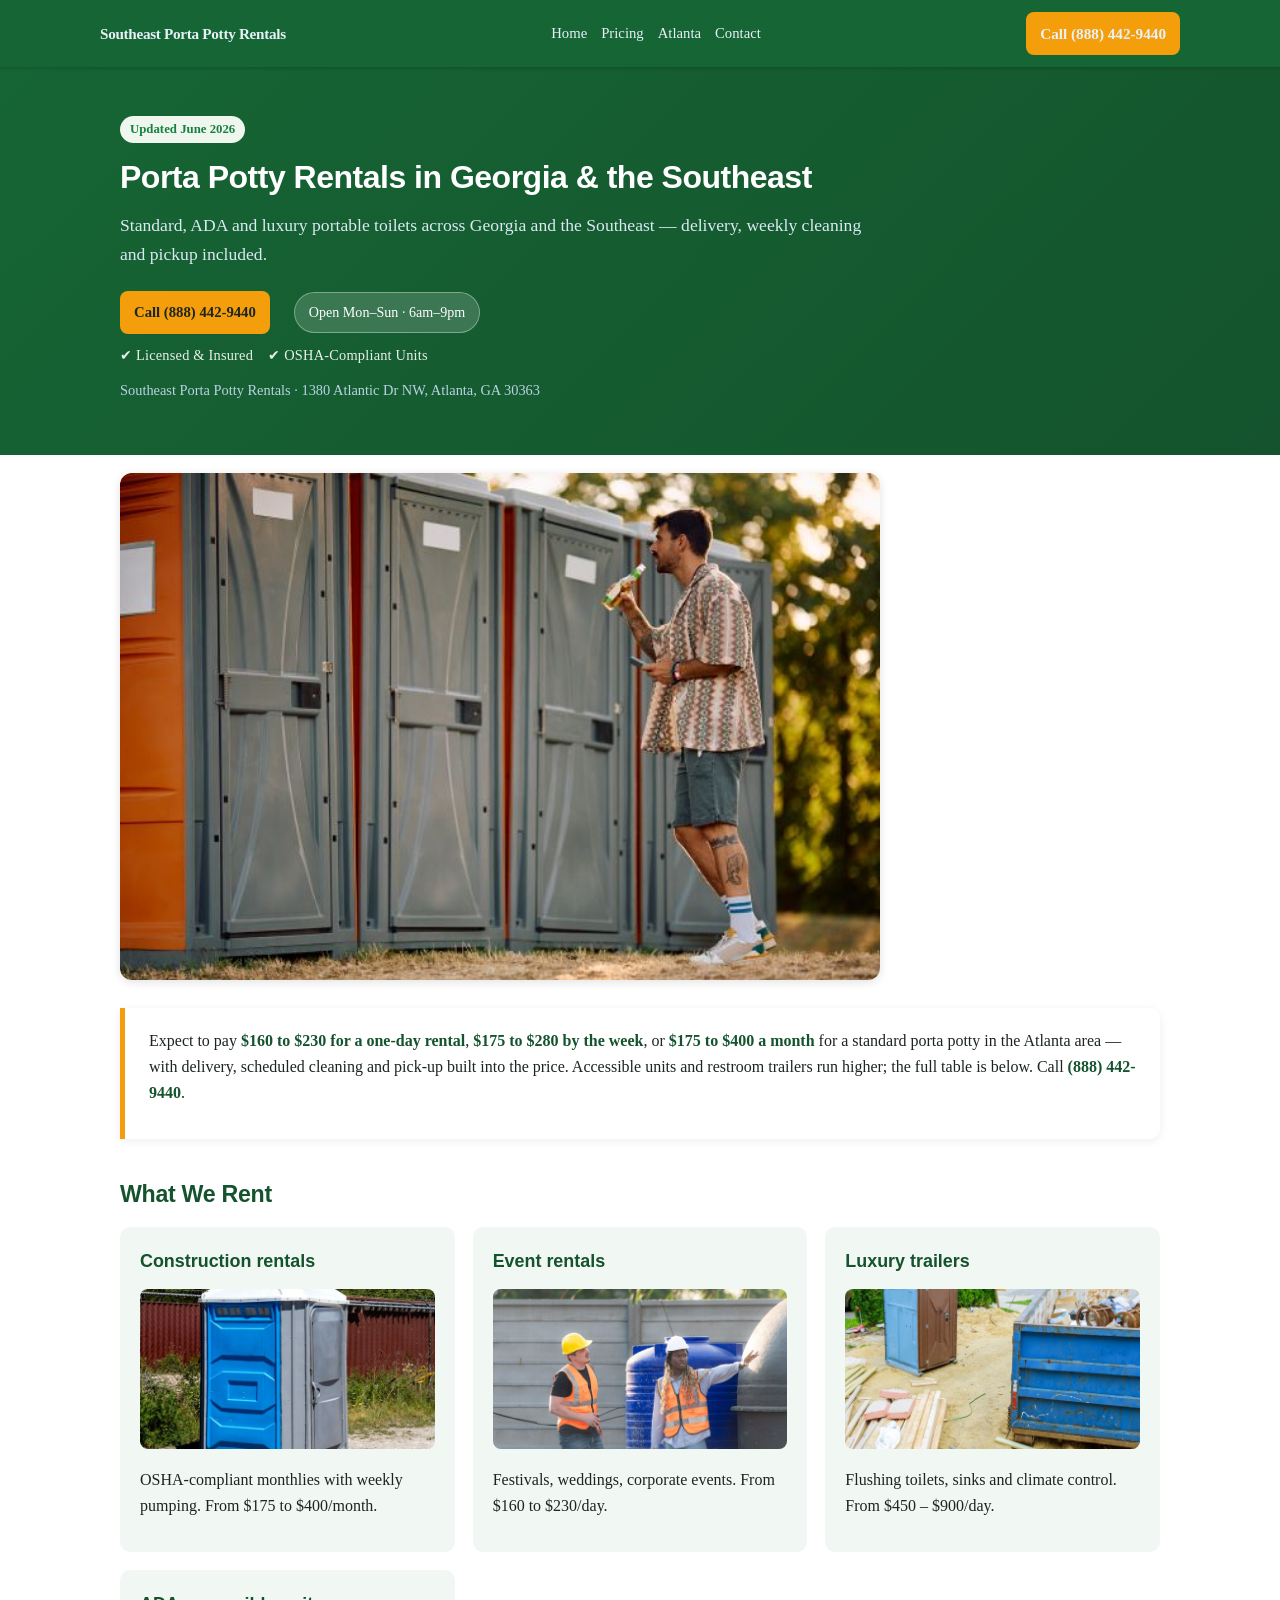
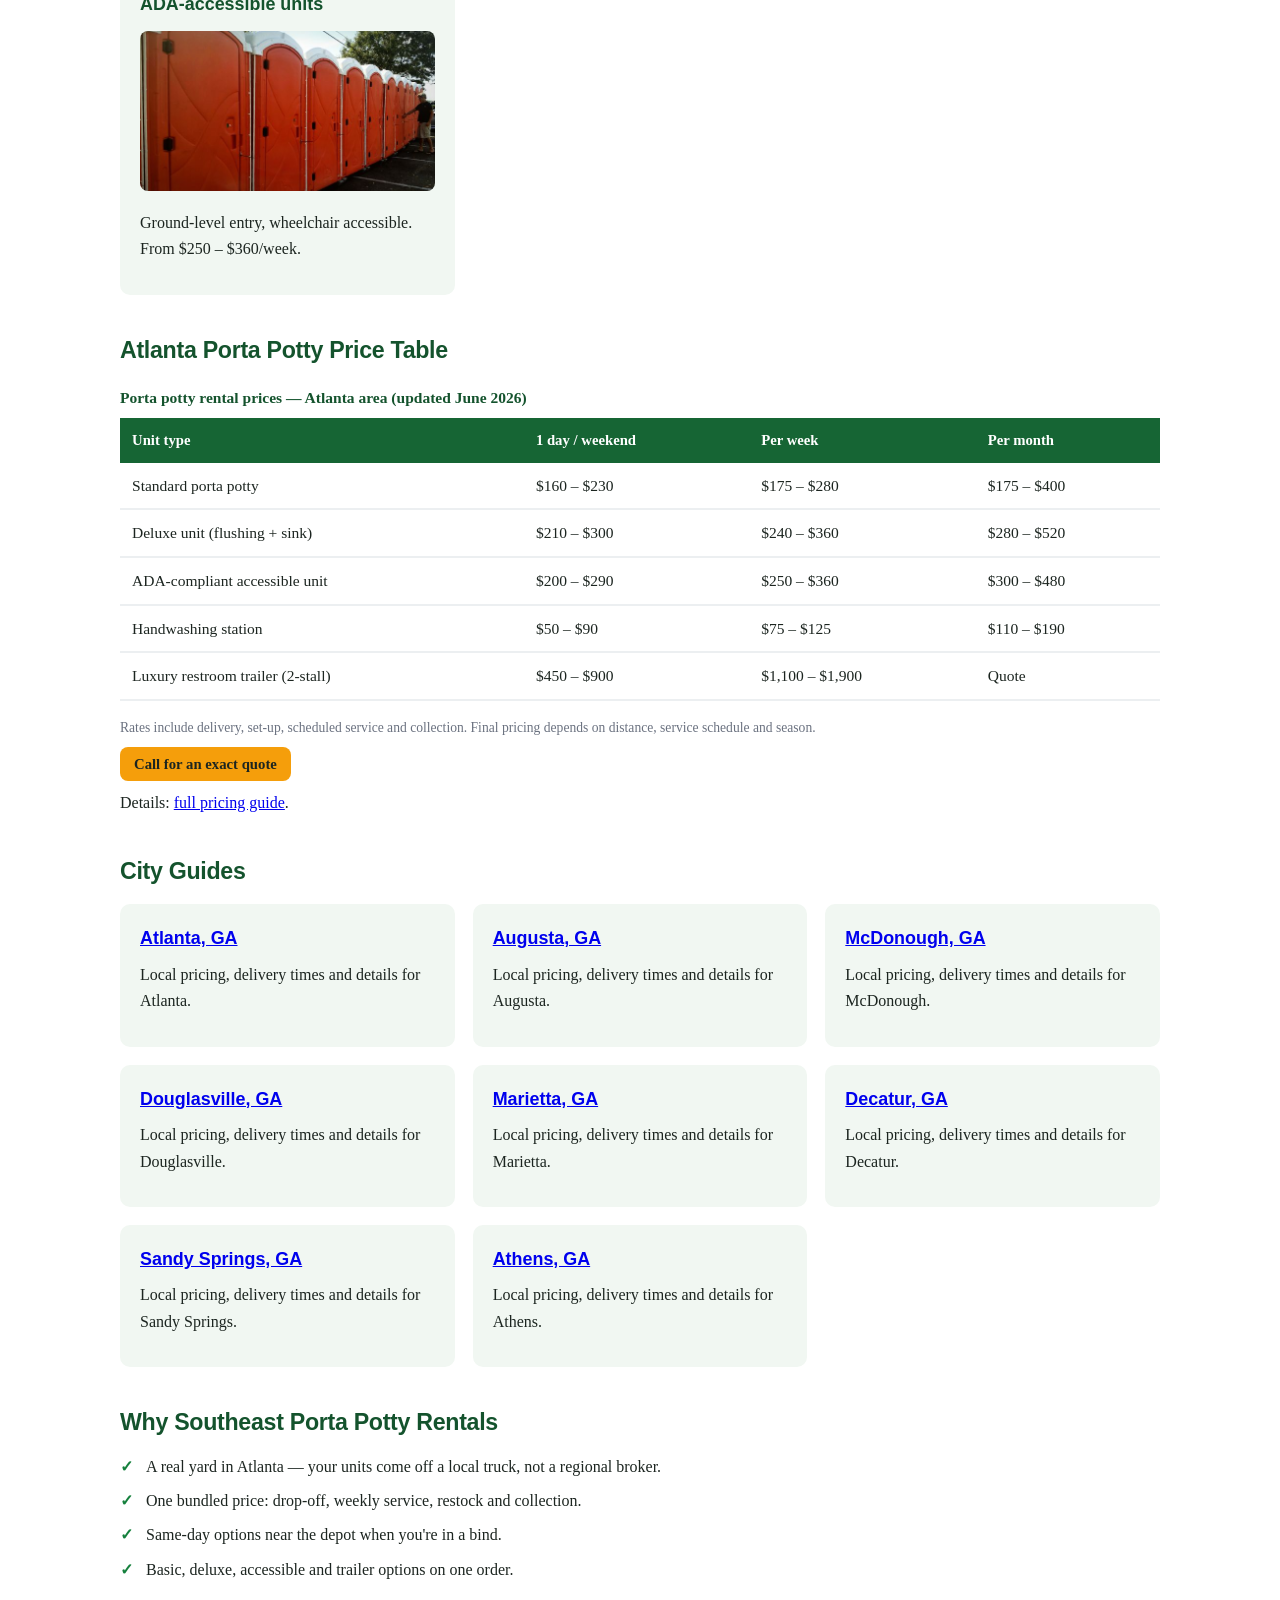
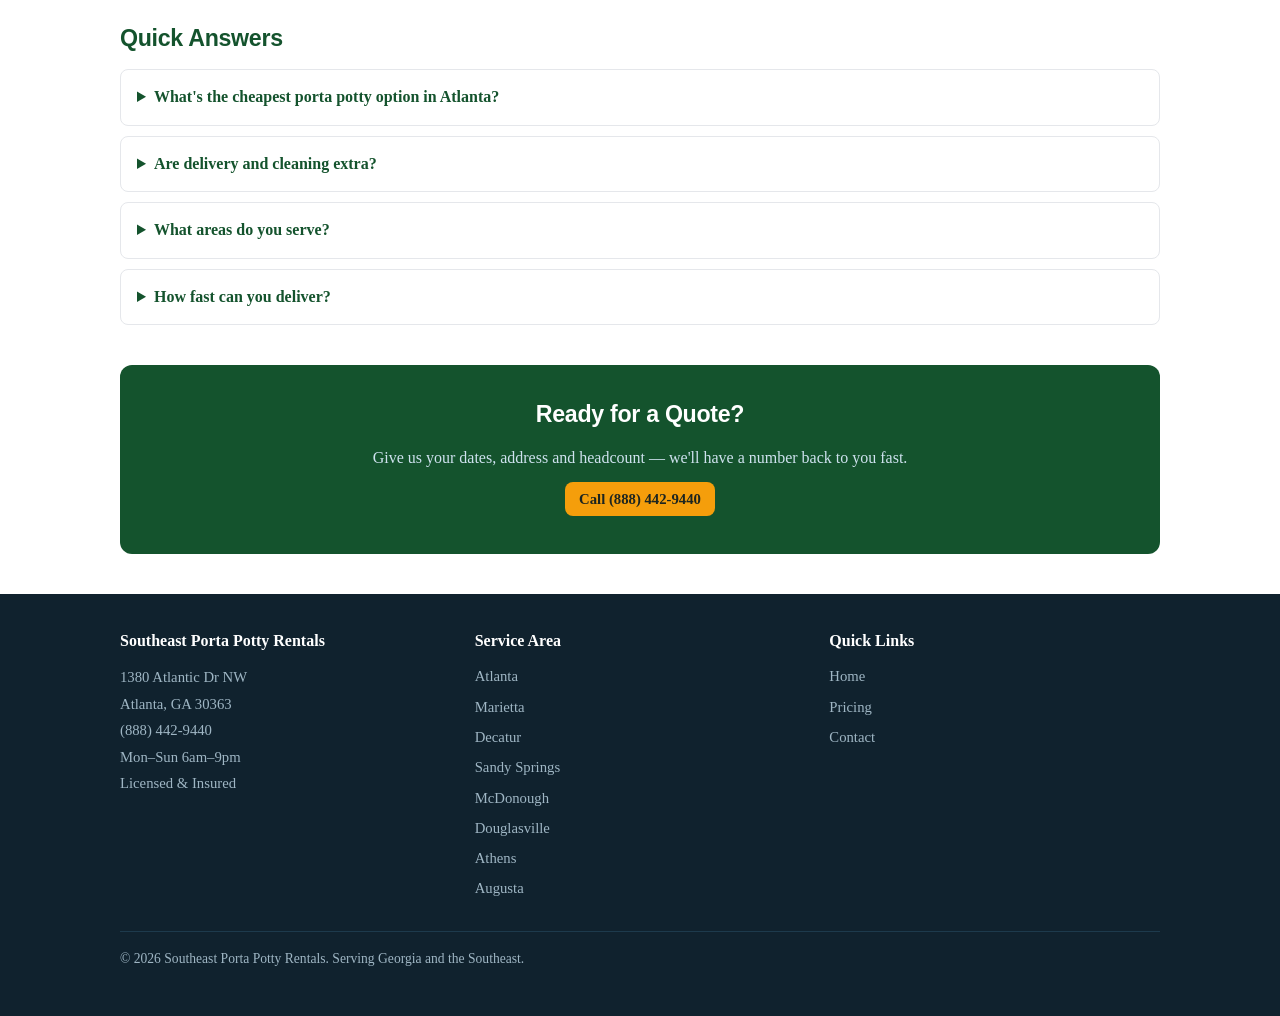
==== commit 2ddc498d: "Add files via upload" ====
--- a/index.html
+++ b/index.html
@@ -44,7 +44,7 @@
 <div class="se-card"><h3>Event rentals</h3><img class="se-cardimg" src="/event-porta-potty-rental-southeast.jpg" alt="Event porta potty rentals set up for an outdoor gathering in Georgia and the Southeast" width="600" height="400" loading="lazy"><p>Festivals, weddings, corporate events. From $160 to $230/day.</p></div>
 <div class="se-card"><h3>Luxury trailers</h3><img class="se-cardimg" src="/restroom-trailer-rental-southeast.jpg" alt="Luxury restroom trailer rental with flushing toilets and sinks in Georgia and the Southeast" width="600" height="400" loading="lazy"><p>Flushing toilets, sinks and climate control. From $450 – $900/day.</p></div>
 <div class="se-card"><h3>ADA-accessible units</h3><img class="se-cardimg" src="/handicap-porta-potty-rental-southeast.jpg" alt="ADA-compliant handicap accessible porta potty rental in Georgia and the Southeast" width="600" height="379" loading="lazy"><p>Ground-level entry, wheelchair accessible. From $250 – $360/week.</p></div>
-</div></section><section><h2>Atlanta Porta Potty Price Table</h2><table><caption>Porta potty rental prices — Atlanta area (updated June 2026)</caption><thead><tr><th>Unit type</th><th>1 day / weekend</th><th>Per week</th><th>Per month</th></tr></thead><tbody><tr><td>Standard porta potty</td><td>$160 – $230</td><td>$175 – $280</td><td>$175 – $400</td></tr><tr><td>Deluxe unit (flushing + sink)</td><td>$210 – $300</td><td>$240 – $360</td><td>$280 – $520</td></tr><tr><td>ADA-compliant accessible unit</td><td>$200 – $290</td><td>$250 – $360</td><td>$300 – $480</td></tr><tr><td>Handwashing station</td><td>$50 – $90</td><td>$75 – $125</td><td>$110 – $190</td></tr><tr><td>Luxury restroom trailer (2-stall)</td><td>$450 – $900</td><td>$1,100 – $1,900</td><td>Quote</td></tr></tbody></table><p class="se-note">Rates include delivery, set-up, scheduled service and collection. Final pricing depends on distance, service schedule and season.</p><p style="margin-top:10px"><a class="se-call-btn" href="tel:+18884429440">Call for an exact quote</a></p><p>Details: <a href="/porta-potty-prices">full pricing guide</a>.</p></section><section><h2>City Guides</h2><div class="se-grid"><div class="se-card"><h3><a href="/porta-potty-rental-atlanta">Atlanta, GA</a></h3><p>Local pricing, delivery times and details for Atlanta.</p></div><div class="se-card"><h3><a href="/porta-potty-rental-augusta-ga">Augusta, GA</a></h3><p>Local pricing, delivery times and details for Augusta.</p></div><div class="se-card"><h3><a href="/porta-potty-rental-mcdonough-ga">McDonough, GA</a></h3><p>Local pricing, delivery times and details for McDonough.</p></div><div class="se-card"><h3><a href="/porta-potty-rental-douglasville-ga">Douglasville, GA</a></h3><p>Local pricing, delivery times and details for Douglasville.</p></div></div></section><section><h2>Why Southeast Porta Potty Rentals</h2><ul class="se-checks"><li>A real yard in Atlanta — your units come off a local truck, not a regional broker.</li><li>One bundled price: drop-off, weekly service, restock and collection.</li><li>Same-day options near the depot when you're in a bind.</li><li>Basic, deluxe, accessible and trailer options on one order.</li></ul></section><section><h2>Quick Answers</h2><div class="se-faq"><details><summary>What's the cheapest porta potty option in Atlanta?</summary><div><p>Long-term construction rentals at $175 to $400 per month deliver the lowest per-day price. For one-off events, a basic unit booked a couple of weeks ahead keeps you at the low end of the $175 to $280 weekly band.</p></div></details><details><summary>Are delivery and cleaning extra?</summary><div><p>No — every quote bundles drop-off, placement, weekly pumping and restocking, and final collection. The usual extras are additional service visits and long-haul delivery.</p></div></details><details><summary>What areas do you serve?</summary><div><p>Atlanta, Marietta, Decatur, Sandy Springs, McDonough, Douglasville, Athens and Augusta, plus surrounding communities across Georgia and the Southeast.</p></div></details><details><summary>How fast can you deliver?</summary><div><p>Standard delivery is 24–48 hours, with same-day often available near our depot.</p></div></details></div></section>
+</div></section><section><h2>Atlanta Porta Potty Price Table</h2><table><caption>Porta potty rental prices — Atlanta area (updated June 2026)</caption><thead><tr><th>Unit type</th><th>1 day / weekend</th><th>Per week</th><th>Per month</th></tr></thead><tbody><tr><td>Standard porta potty</td><td>$160 – $230</td><td>$175 – $280</td><td>$175 – $400</td></tr><tr><td>Deluxe unit (flushing + sink)</td><td>$210 – $300</td><td>$240 – $360</td><td>$280 – $520</td></tr><tr><td>ADA-compliant accessible unit</td><td>$200 – $290</td><td>$250 – $360</td><td>$300 – $480</td></tr><tr><td>Handwashing station</td><td>$50 – $90</td><td>$75 – $125</td><td>$110 – $190</td></tr><tr><td>Luxury restroom trailer (2-stall)</td><td>$450 – $900</td><td>$1,100 – $1,900</td><td>Quote</td></tr></tbody></table><p class="se-note">Rates include delivery, set-up, scheduled service and collection. Final pricing depends on distance, service schedule and season.</p><p style="margin-top:10px"><a class="se-call-btn" href="tel:+18884429440">Call for an exact quote</a></p><p>Details: <a href="/porta-potty-prices">full pricing guide</a>.</p></section><section><h2>City Guides</h2><div class="se-grid"><div class="se-card"><h3><a href="/porta-potty-rental-atlanta">Atlanta, GA</a></h3><p>Local pricing, delivery times and details for Atlanta.</p></div><div class="se-card"><h3><a href="/porta-potty-rental-augusta-ga">Augusta, GA</a></h3><p>Local pricing, delivery times and details for Augusta.</p></div><div class="se-card"><h3><a href="/porta-potty-rental-mcdonough-ga">McDonough, GA</a></h3><p>Local pricing, delivery times and details for McDonough.</p></div><div class="se-card"><h3><a href="/porta-potty-rental-douglasville-ga">Douglasville, GA</a></h3><p>Local pricing, delivery times and details for Douglasville.</p></div><div class="se-card"><h3><a href="/porta-potty-rental-marietta">Marietta, GA</a></h3><p>Local pricing, delivery times and details for Marietta.</p></div><div class="se-card"><h3><a href="/porta-potty-rental-decatur-ga">Decatur, GA</a></h3><p>Local pricing, delivery times and details for Decatur.</p></div><div class="se-card"><h3><a href="/porta-potty-rental-sandy-springs">Sandy Springs, GA</a></h3><p>Local pricing, delivery times and details for Sandy Springs.</p></div><div class="se-card"><h3><a href="/porta-potty-rental-athens-ga">Athens, GA</a></h3><p>Local pricing, delivery times and details for Athens.</p></div></div></section><section><h2>Why Southeast Porta Potty Rentals</h2><ul class="se-checks"><li>A real yard in Atlanta — your units come off a local truck, not a regional broker.</li><li>One bundled price: drop-off, weekly service, restock and collection.</li><li>Same-day options near the depot when you're in a bind.</li><li>Basic, deluxe, accessible and trailer options on one order.</li></ul></section><section><h2>Quick Answers</h2><div class="se-faq"><details><summary>What's the cheapest porta potty option in Atlanta?</summary><div><p>Long-term construction rentals at $175 to $400 per month deliver the lowest per-day price. For one-off events, a basic unit booked a couple of weeks ahead keeps you at the low end of the $175 to $280 weekly band.</p></div></details><details><summary>Are delivery and cleaning extra?</summary><div><p>No — every quote bundles drop-off, placement, weekly pumping and restocking, and final collection. The usual extras are additional service visits and long-haul delivery.</p></div></details><details><summary>What areas do you serve?</summary><div><p>Atlanta, Marietta, Decatur, Sandy Springs, McDonough, Douglasville, Athens and Augusta, plus surrounding communities across Georgia and the Southeast.</p></div></details><details><summary>How fast can you deliver?</summary><div><p>Standard delivery is 24–48 hours, with same-day often available near our depot.</p></div></details></div></section>
 <div class="se-cta-band">
 <h2>Ready for a Quote?</h2>
 <p>Give us your dates, address and headcount — we'll have a number back to you fast.</p>
@@ -54,7 +54,7 @@
 <footer><div class="se-wrap">
 <div class="se-cols">
 <div><p class="ftitle">Southeast Porta Potty Rentals</p><p class="se-nap">1380 Atlantic Dr NW<br>Atlanta, GA 30363<br>(888) 442-9440<br>Mon–Sun 6am–9pm<br>Licensed &amp; Insured</p></div>
-<div><p class="ftitle">Service Area</p><a href="/porta-potty-rental-atlanta">Atlanta</a><span style="display:block;margin-bottom:6px">Marietta</span><span style="display:block;margin-bottom:6px">Decatur</span><span style="display:block;margin-bottom:6px">Sandy Springs</span><a href="/porta-potty-rental-mcdonough-ga">McDonough</a><a href="/porta-potty-rental-douglasville-ga">Douglasville</a><span style="display:block;margin-bottom:6px">Athens</span><a href="/porta-potty-rental-augusta-ga">Augusta</a></div>
+<div><p class="ftitle">Service Area</p><a href="/porta-potty-rental-atlanta">Atlanta</a><a href="/porta-potty-rental-marietta">Marietta</a><a href="/porta-potty-rental-decatur-ga">Decatur</a><a href="/porta-potty-rental-sandy-springs">Sandy Springs</a><a href="/porta-potty-rental-mcdonough-ga">McDonough</a><a href="/porta-potty-rental-douglasville-ga">Douglasville</a><a href="/porta-potty-rental-athens-ga">Athens</a><a href="/porta-potty-rental-augusta-ga">Augusta</a></div>
 <div><p class="ftitle">Quick Links</p><a href="/">Home</a><a href="/porta-potty-prices">Pricing</a><a href="/contact">Contact</a></div>
 </div>
 <p class="se-copyright">© 2026 Southeast Porta Potty Rentals. Serving Georgia and the Southeast.</p>
